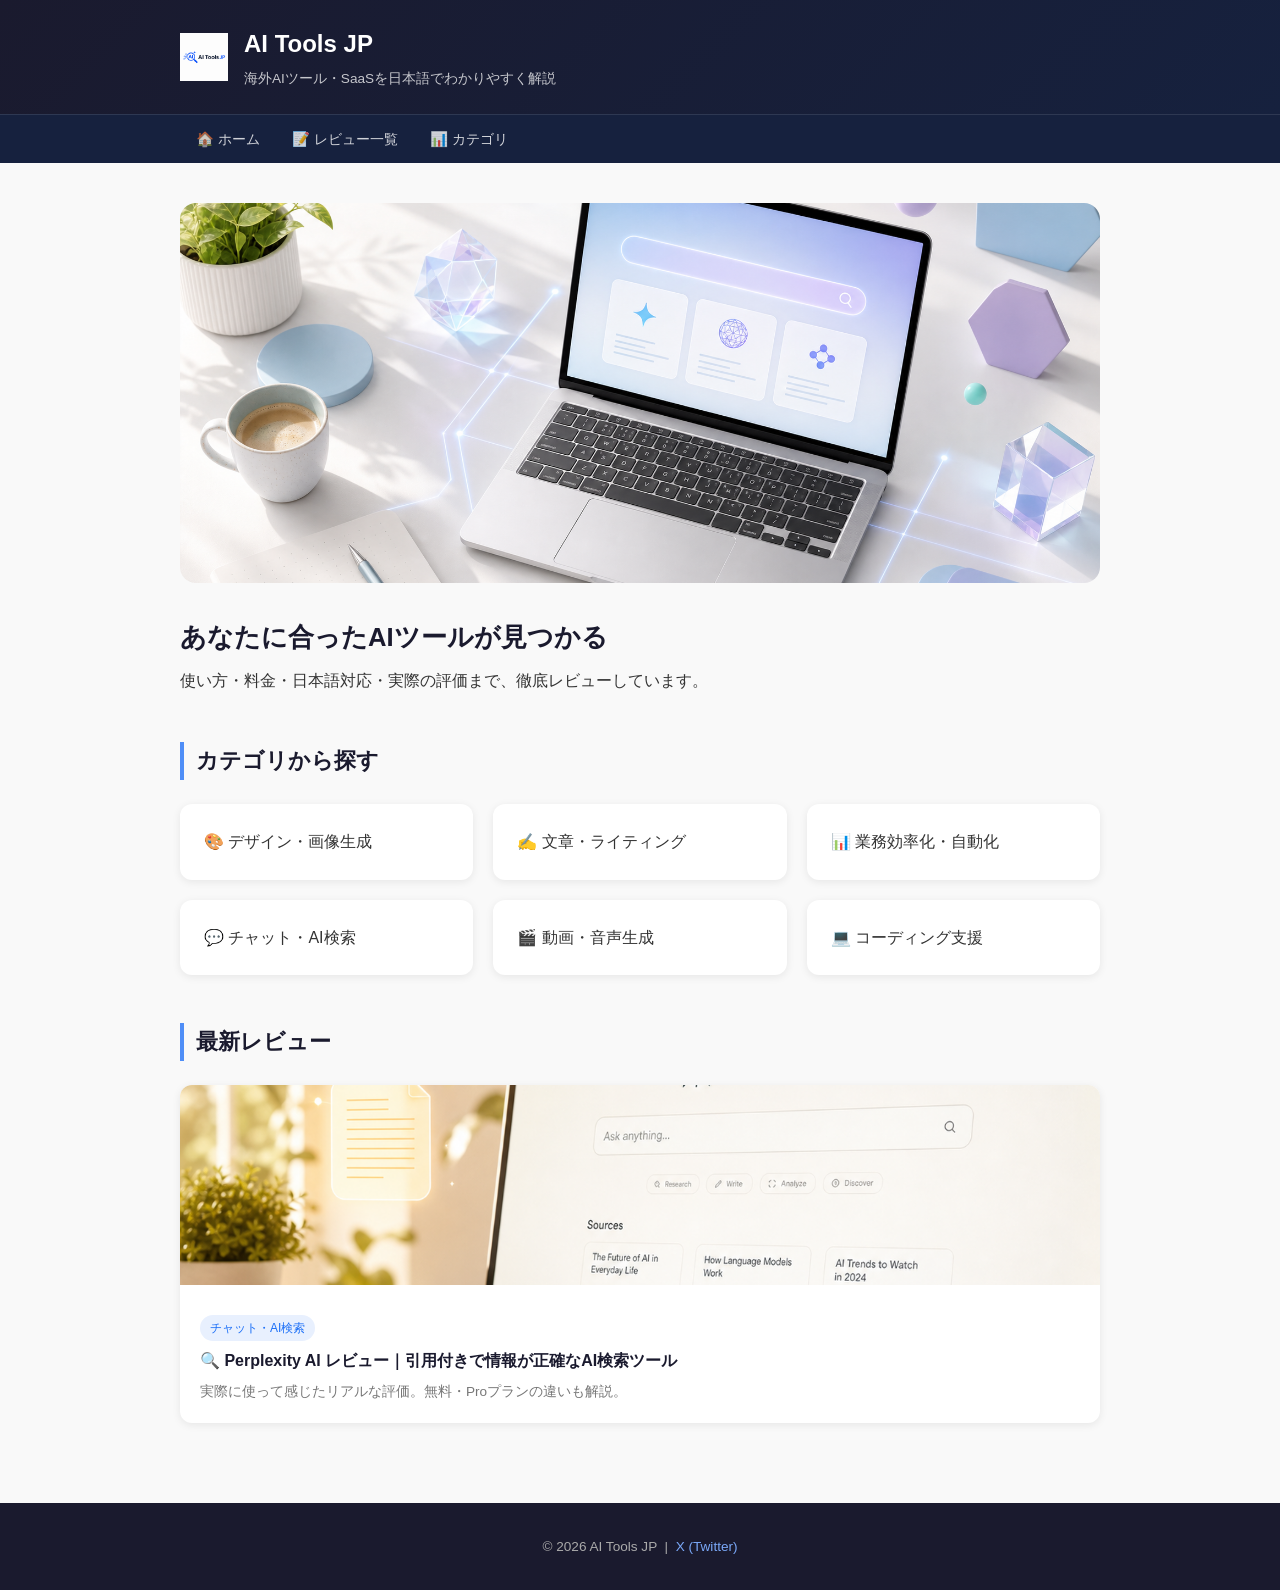
==== index.html @ 655e65be "画像パスをローカルパスに切り替え" ====
<!DOCTYPE html>
<html lang="ja">
<head>
  <meta charset="UTF-8">
  <meta name="viewport" content="width=device-width, initial-scale=1.0">
  <meta name="description" content="海外AIツール・SaaSを日本語でわかりやすく解説。使い方・料金・日本語対応状況を比較レビュー。">
  <meta property="og:title" content="AI Tools JP | 海外AIツール日本語レビュー">
  <meta property="og:description" content="海外AIツール・SaaSを日本語で徹底レビュー。">
  <meta property="og:type" content="website">
  <title>AI Tools JP | 海外AIツール日本語レビュー</title>
  <link rel="stylesheet" href="assets/css/common.css">
</head>
<body>

  <header>
    <div class="container">
      <div class="header-inner">
        <img src="assets/images/logo.png" alt="AI Tools JP" class="site-logo">
        <div>
          <a href="/ai-tools-jp/" class="site-title">AI Tools JP</a>
          <p class="tagline">海外AIツール・SaaSを日本語でわかりやすく解説</p>
        </div>
      </div>
    </div>
  </header>

  <nav class="global-nav">
    <ul>
      <li><a href="/ai-tools-jp/">🏠 ホーム</a></li>
      <li><a href="/ai-tools-jp/reviews/">📝 レビュー一覧</a></li>
      <li><a href="#categories">📊 カテゴリ</a></li>
    </ul>
  </nav>

  <main class="container">

    <section style="margin: 40px 0;">
      <img
        src="assets/images/hero_banner.png"
        alt="AI Tools JP ヒーロー画像"
        style="width:100%; max-height:380px; object-fit:cover; border-radius:16px;"
      >
      <h2 style="font-size:1.6rem; margin: 24px 0 8px; color:#1a1a2e;">あなたに合ったAIツールが見つかる</h2>
      <p>使い方・料金・日本語対応・実際の評価まで、徹底レビューしています。</p>
    </section>

    <section id="categories">
      <h2 class="section-title">カテゴリから探す</h2>
      <div class="card-grid">
        <div class="article-card" style="padding:24px; cursor:default;">🎨 デザイン・画像生成</div>
        <div class="article-card" style="padding:24px; cursor:default;">✍️ 文章・ライティング</div>
        <div class="article-card" style="padding:24px; cursor:default;">📊 業務効率化・自動化</div>
        <div class="article-card" style="padding:24px; cursor:default;">💬 チャット・AI検索</div>
        <div class="article-card" style="padding:24px; cursor:default;">🎬 動画・音声生成</div>
        <div class="article-card" style="padding:24px; cursor:default;">💻 コーディング支援</div>
      </div>
    </section>

    <section>
      <h2 class="section-title">最新レビュー</h2>
      <div class="card-grid">
        <a href="reviews/perplexity.html" class="article-card">
          <img src="assets/images/perplexity.jpg" alt="Perplexity AIレビュー">
          <div class="article-card-body">
            <span class="tag">チャット・AI検索</span>
            <h3>🔍 Perplexity AI レビュー｜引用付きで情報が正確なAI検索ツール</h3>
            <p>実際に使って感じたリアルな評価。無料・Proプランの違いも解説。</p>
          </div>
        </a>
      </div>
    </section>

  </main>

  <footer>
    <div class="container">
      <p>&copy; 2026 AI Tools JP &nbsp;|&nbsp; <a href="https://x.com/aitoolsjp" target="_blank">X (Twitter)</a></p>
    </div>
  </footer>

</body>
</html>
---- assets/css/common.css ----
/* ====================
   AI Tools JP - Common Styles
   ==================== */

* {
  margin: 0;
  padding: 0;
  box-sizing: border-box;
}

body {
  font-family: 'Helvetica Neue', Arial, 'Hiragino Kaku Gothic ProN', sans-serif;
  color: #333;
  background: #f9f9f9;
  line-height: 1.7;
}

.container {
  max-width: 960px;
  margin: 0 auto;
  padding: 0 20px;
}

/* Header */
header {
  background: linear-gradient(135deg, #1a1a2e, #16213e);
  color: white;
  padding: 24px 0;
}

.header-inner {
  display: flex;
  align-items: center;
  gap: 16px;
}

.site-logo {
  height: 48px;
  width: auto;
}

.site-title {
  font-size: 1.5rem;
  font-weight: bold;
  color: white;
  text-decoration: none;
}

.tagline {
  font-size: 0.85rem;
  opacity: 0.75;
  margin-top: 2px;
}

/* Navigation */
nav.global-nav {
  background: #16213e;
  border-top: 1px solid rgba(255,255,255,0.1);
}

nav.global-nav ul {
  display: flex;
  list-style: none;
  gap: 0;
  max-width: 960px;
  margin: 0 auto;
  padding: 0 20px;
}

nav.global-nav ul li a {
  display: block;
  color: rgba(255,255,255,0.8);
  text-decoration: none;
  padding: 12px 16px;
  font-size: 0.9rem;
  transition: color 0.2s, background 0.2s;
}

nav.global-nav ul li a:hover {
  color: white;
  background: rgba(255,255,255,0.08);
}

/* Footer */
footer {
  background: #1a1a2e;
  color: #aaa;
  text-align: center;
  padding: 32px 0;
  margin-top: 80px;
  font-size: 0.85rem;
}

footer a {
  color: #7aa8f7;
  text-decoration: none;
}

/* Buttons */
.btn-primary {
  display: inline-block;
  background: linear-gradient(135deg, #4f8ef7, #1a6ef7);
  color: white;
  font-weight: bold;
  padding: 14px 32px;
  border-radius: 30px;
  text-decoration: none;
  font-size: 1rem;
  transition: transform 0.2s, box-shadow 0.2s;
}

.btn-primary:hover {
  transform: translateY(-2px);
  box-shadow: 0 6px 20px rgba(79,142,247,0.4);
}

/* Tags */
.tag {
  display: inline-block;
  background: #e8f0fe;
  color: #1a6ef7;
  font-size: 0.75rem;
  padding: 3px 10px;
  border-radius: 20px;
  margin-bottom: 8px;
}

/* Cards */
.card-grid {
  display: grid;
  grid-template-columns: repeat(auto-fit, minmax(220px, 1fr));
  gap: 20px;
}

.article-card {
  background: white;
  border-radius: 12px;
  overflow: hidden;
  box-shadow: 0 2px 8px rgba(0,0,0,0.08);
  transition: transform 0.2s, box-shadow 0.2s;
  text-decoration: none;
  color: inherit;
  display: block;
}

.article-card:hover {
  transform: translateY(-4px);
  box-shadow: 0 8px 24px rgba(0,0,0,0.12);
}

.article-card img {
  width: 100%;
  height: 200px;
  object-fit: cover;
}

.article-card-body {
  padding: 20px;
}

.article-card-body h3 {
  font-size: 1rem;
  margin-bottom: 8px;
  color: #1a1a2e;
  line-height: 1.5;
}

.article-card-body p {
  font-size: 0.85rem;
  color: #777;
  line-height: 1.6;
}

/* Section headers */
.section-title {
  font-size: 1.4rem;
  color: #1a1a2e;
  border-left: 4px solid #4f8ef7;
  padding-left: 12px;
  margin: 48px 0 24px;
}

/* Responsive */
@media (max-width: 600px) {
  .card-grid {
    grid-template-columns: 1fr;
  }
  header h1 {
    font-size: 1.3rem;
  }
}
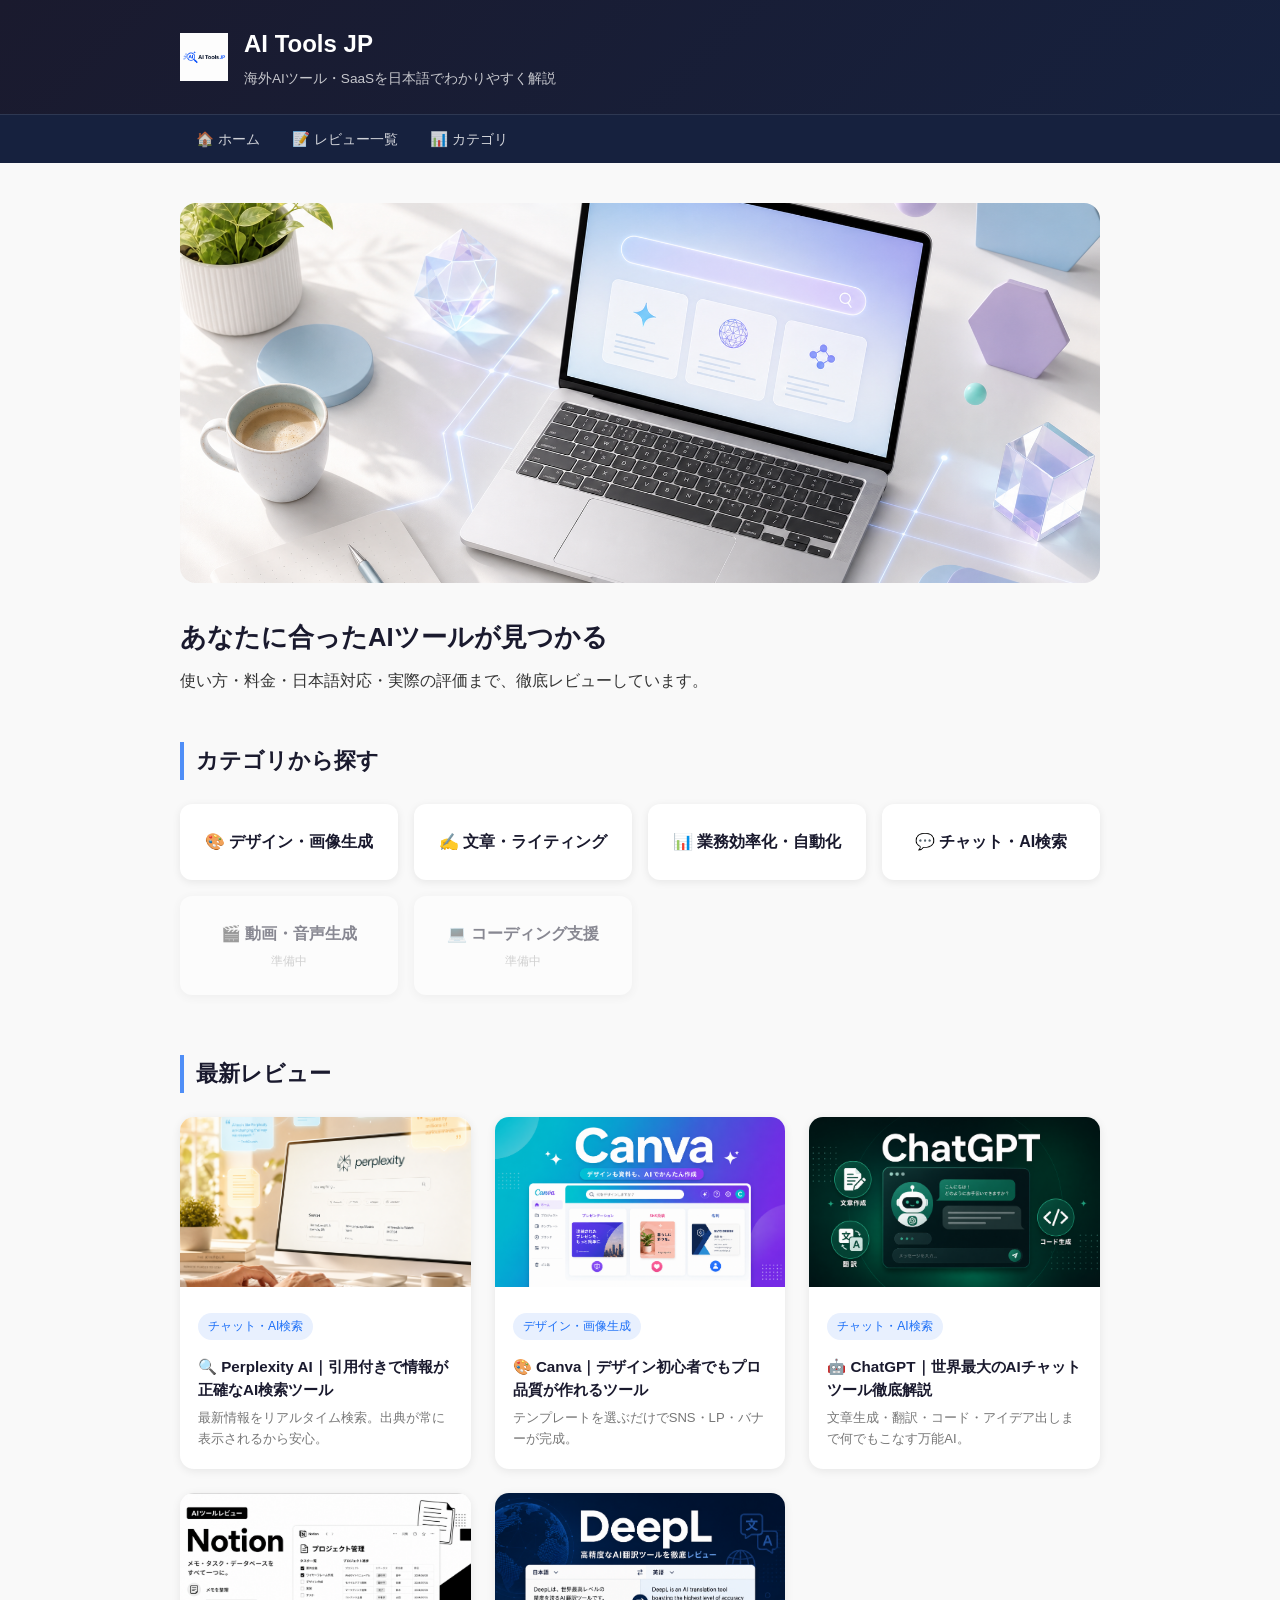
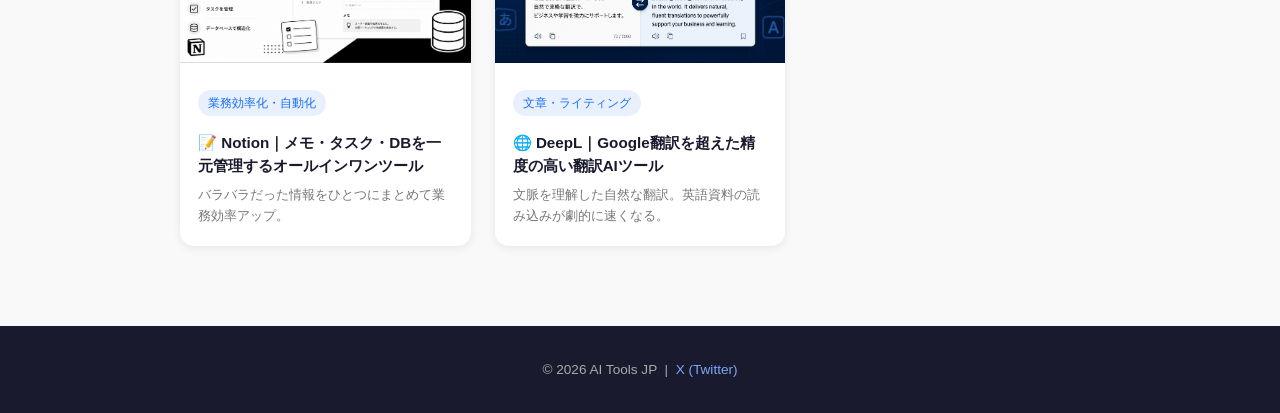
==== commit b6b6ff3f: "ホームのカテゴリタイルをリンク化・最新レビュー4本追加" ====
--- a/index.html
+++ b/index.html
@@ -9,6 +9,82 @@
   <meta property="og:type" content="website">
   <title>AI Tools JP | 海外AIツール日本語レビュー</title>
   <link rel="stylesheet" href="assets/css/common.css">
+  <style>
+    .category-grid {
+      display: grid;
+      grid-template-columns: repeat(auto-fit, minmax(180px, 1fr));
+      gap: 16px;
+    }
+    .category-card {
+      background: white;
+      border-radius: 12px;
+      padding: 24px 16px;
+      text-align: center;
+      font-size: 1rem;
+      font-weight: bold;
+      color: #1a1a2e;
+      text-decoration: none;
+      box-shadow: 0 2px 8px rgba(0,0,0,0.08);
+      transition: transform 0.2s, box-shadow 0.2s;
+      display: block;
+    }
+    .category-card:hover {
+      transform: translateY(-4px);
+      box-shadow: 0 8px 20px rgba(0,0,0,0.12);
+      color: #4f8ef7;
+    }
+    .category-card.coming-soon {
+      opacity: 0.5;
+      cursor: default;
+      pointer-events: none;
+    }
+    .category-card span {
+      display: block;
+      font-size: 0.75rem;
+      color: #aaa;
+      font-weight: normal;
+      margin-top: 4px;
+    }
+    .review-grid {
+      display: grid;
+      grid-template-columns: repeat(auto-fit, minmax(260px, 1fr));
+      gap: 24px;
+    }
+    .review-card {
+      background: white;
+      border-radius: 14px;
+      overflow: hidden;
+      box-shadow: 0 2px 10px rgba(0,0,0,0.08);
+      transition: transform 0.2s, box-shadow 0.2s;
+      text-decoration: none;
+      color: inherit;
+      display: block;
+    }
+    .review-card:hover {
+      transform: translateY(-5px);
+      box-shadow: 0 10px 28px rgba(0,0,0,0.13);
+    }
+    .review-card img {
+      width: 100%;
+      height: 170px;
+      object-fit: cover;
+    }
+    .review-card-body {
+      padding: 16px 18px 20px;
+    }
+    .review-card-body h3 {
+      font-size: 0.95rem;
+      color: #1a1a2e;
+      margin: 8px 0 6px;
+      line-height: 1.5;
+    }
+    .review-card-body p {
+      font-size: 0.82rem;
+      color: #777;
+      line-height: 1.6;
+      margin: 0;
+    }
+  </style>
 </head>
 <body>
 
@@ -35,38 +111,87 @@
   <main class="container">
 
     <section style="margin: 40px 0;">
-      <img
-        src="assets/images/hero_banner.png"
-        alt="AI Tools JP ヒーロー画像"
-        style="width:100%; max-height:380px; object-fit:cover; border-radius:16px;"
-      >
+      <img src="assets/images/hero_banner.png" alt="AI Tools JP ヒーロー画像"
+        style="width:100%; max-height:380px; object-fit:cover; border-radius:16px;">
       <h2 style="font-size:1.6rem; margin: 24px 0 8px; color:#1a1a2e;">あなたに合ったAIツールが見つかる</h2>
       <p>使い方・料金・日本語対応・実際の評価まで、徹底レビューしています。</p>
     </section>
 
     <section id="categories">
       <h2 class="section-title">カテゴリから探す</h2>
-      <div class="card-grid">
-        <div class="article-card" style="padding:24px; cursor:default;">🎨 デザイン・画像生成</div>
-        <div class="article-card" style="padding:24px; cursor:default;">✍️ 文章・ライティング</div>
-        <div class="article-card" style="padding:24px; cursor:default;">📊 業務効率化・自動化</div>
-        <div class="article-card" style="padding:24px; cursor:default;">💬 チャット・AI検索</div>
-        <div class="article-card" style="padding:24px; cursor:default;">🎬 動画・音声生成</div>
-        <div class="article-card" style="padding:24px; cursor:default;">💻 コーディング支援</div>
+      <div class="category-grid">
+        <a href="/ai-tools-jp/reviews/canva.html" class="category-card">
+          🎨 デザイン・画像生成
+        </a>
+        <a href="/ai-tools-jp/reviews/deepl.html" class="category-card">
+          ✍️ 文章・ライティング
+        </a>
+        <a href="/ai-tools-jp/reviews/notion.html" class="category-card">
+          📊 業務効率化・自動化
+        </a>
+        <a href="/ai-tools-jp/reviews/perplexity.html" class="category-card">
+          💬 チャット・AI検索
+        </a>
+        <div class="category-card coming-soon">
+          🎬 動画・音声生成
+          <span>準備中</span>
+        </div>
+        <div class="category-card coming-soon">
+          💻 コーディング支援
+          <span>準備中</span>
+        </div>
       </div>
     </section>
 
-    <section>
+    <section style="margin-top: 60px;">
       <h2 class="section-title">最新レビュー</h2>
-      <div class="card-grid">
-        <a href="reviews/perplexity.html" class="article-card">
-          <img src="assets/images/perplexity.jpg" alt="Perplexity AIレビュー">
-          <div class="article-card-body">
+      <div class="review-grid">
+
+        <a href="reviews/perplexity.html" class="review-card">
+          <img src="assets/images/perplexity.jpg" alt="Perplexity AI">
+          <div class="review-card-body">
             <span class="tag">チャット・AI検索</span>
-            <h3>🔍 Perplexity AI レビュー｜引用付きで情報が正確なAI検索ツール</h3>
-            <p>実際に使って感じたリアルな評価。無料・Proプランの違いも解説。</p>
-          </div>
-        </a>
+            <h3>🔍 Perplexity AI｜引用付きで情報が正確なAI検索ツール</h3>
+            <p>最新情報をリアルタイム検索。出典が常に表示されるから安心。</p>
+          </div>
+        </a>
+
+        <a href="reviews/canva.html" class="review-card">
+          <img src="assets/images/reviews/canva.jpg" alt="Canva">
+          <div class="review-card-body">
+            <span class="tag">デザイン・画像生成</span>
+            <h3>🎨 Canva｜デザイン初心者でもプロ品質が作れるツール</h3>
+            <p>テンプレートを選ぶだけでSNS・LP・バナーが完成。</p>
+          </div>
+        </a>
+
+        <a href="reviews/chatgpt.html" class="review-card">
+          <img src="assets/images/reviews/chatgpt.jpg" alt="ChatGPT">
+          <div class="review-card-body">
+            <span class="tag">チャット・AI検索</span>
+            <h3>🤖 ChatGPT｜世界最大のAIチャットツール徹底解説</h3>
+            <p>文章生成・翻訳・コード・アイデア出しまで何でもこなす万能AI。</p>
+          </div>
+        </a>
+
+        <a href="reviews/notion.html" class="review-card">
+          <img src="assets/images/reviews/notion.jpg" alt="Notion">
+          <div class="review-card-body">
+            <span class="tag">業務効率化・自動化</span>
+            <h3>📝 Notion｜メモ・タスク・DBを一元管理するオールインワンツール</h3>
+            <p>バラバラだった情報をひとつにまとめて業務効率アップ。</p>
+          </div>
+        </a>
+
+        <a href="reviews/deepl.html" class="review-card">
+          <img src="assets/images/reviews/deepl.jpg" alt="DeepL">
+          <div class="review-card-body">
+            <span class="tag">文章・ライティング</span>
+            <h3>🌐 DeepL｜Google翻訳を超えた精度の高い翻訳AIツール</h3>
+            <p>文脈を理解した自然な翻訳。英語資料の読み込みが劇的に速くなる。</p>
+          </div>
+        </a>
+
       </div>
     </section>
 
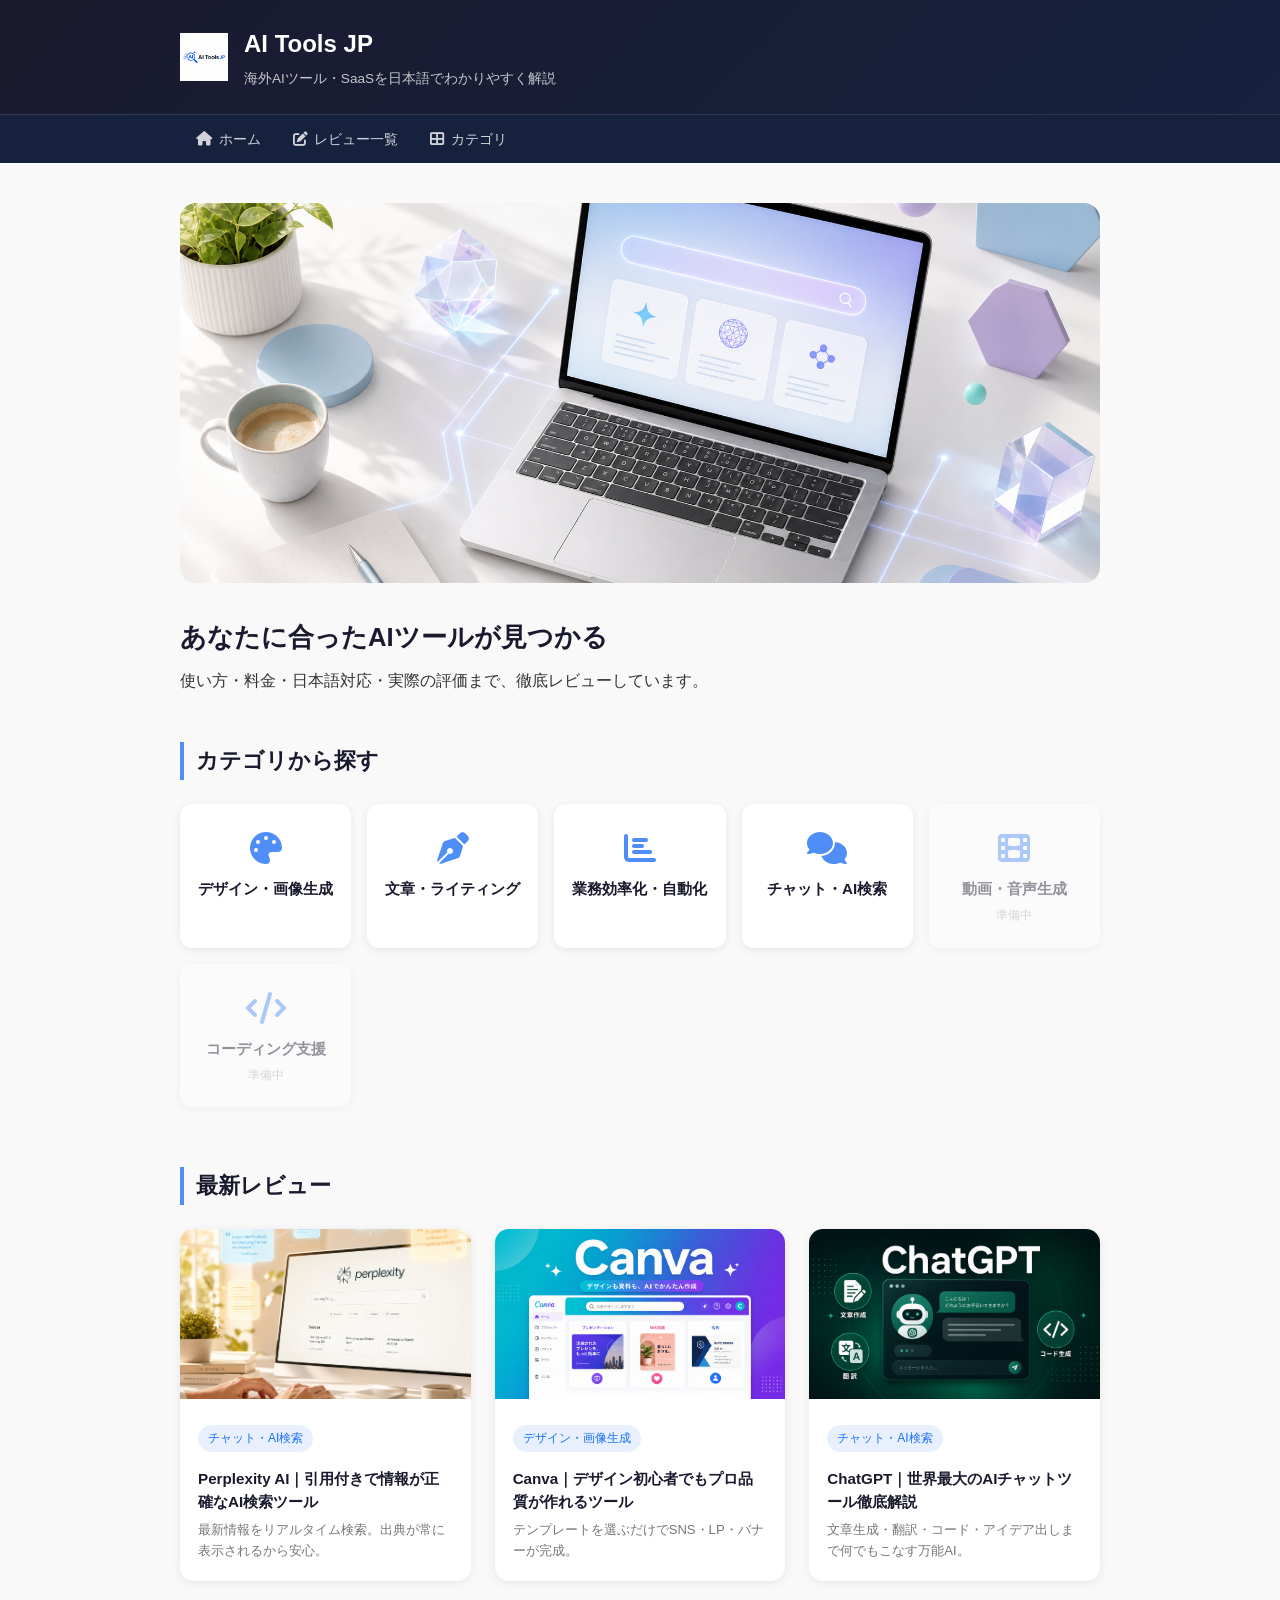
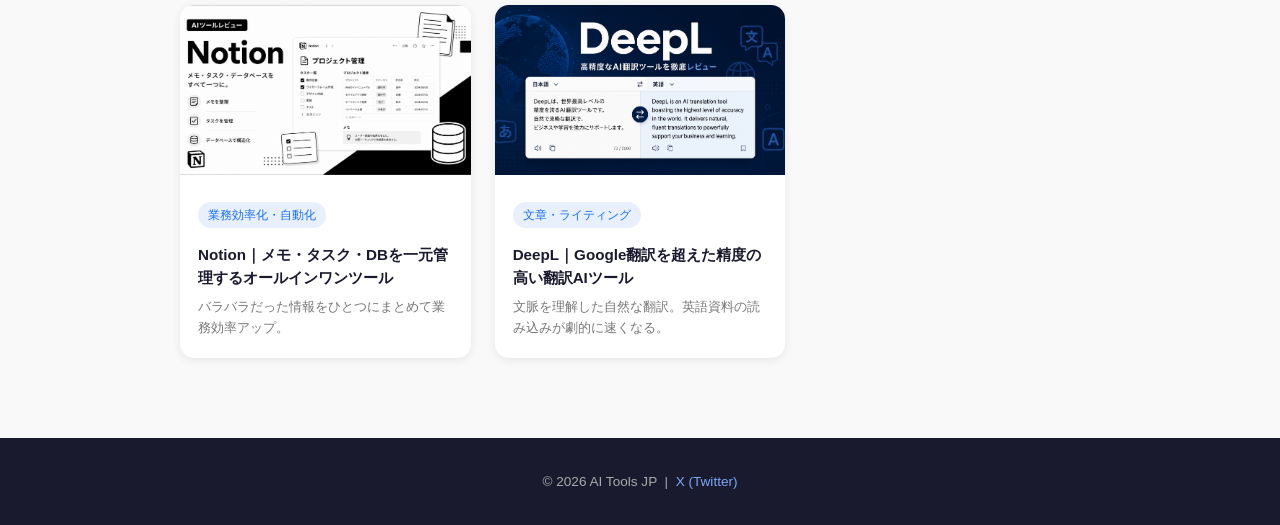
==== commit a767498d: "Font Awesome導入・アイコン整備・ファビコン設定" ====
--- a/index.html
+++ b/index.html
@@ -9,18 +9,20 @@
   <meta property="og:type" content="website">
   <title>AI Tools JP | 海外AIツール日本語レビュー</title>
   <link rel="stylesheet" href="assets/css/common.css">
+  <link rel="stylesheet" href="https://cdnjs.cloudflare.com/ajax/libs/font-awesome/6.5.0/css/all.min.css">
+  <link rel="icon" href="assets/images/logo.png" type="image/png">
   <style>
     .category-grid {
       display: grid;
-      grid-template-columns: repeat(auto-fit, minmax(180px, 1fr));
+      grid-template-columns: repeat(auto-fit, minmax(160px, 1fr));
       gap: 16px;
     }
     .category-card {
       background: white;
       border-radius: 12px;
-      padding: 24px 16px;
+      padding: 28px 16px 22px;
       text-align: center;
-      font-size: 1rem;
+      font-size: 0.95rem;
       font-weight: bold;
       color: #1a1a2e;
       text-decoration: none;
@@ -28,19 +30,25 @@
       transition: transform 0.2s, box-shadow 0.2s;
       display: block;
     }
+    .category-card i {
+      display: block;
+      font-size: 2rem;
+      margin-bottom: 12px;
+      color: #4f8ef7;
+    }
     .category-card:hover {
       transform: translateY(-4px);
       box-shadow: 0 8px 20px rgba(0,0,0,0.12);
       color: #4f8ef7;
     }
     .category-card.coming-soon {
-      opacity: 0.5;
+      opacity: 0.45;
       cursor: default;
       pointer-events: none;
     }
-    .category-card span {
-      display: block;
-      font-size: 0.75rem;
+    .category-card .coming-label {
+      display: block;
+      font-size: 0.72rem;
       color: #aaa;
       font-weight: normal;
       margin-top: 4px;
@@ -102,9 +110,9 @@
 
   <nav class="global-nav">
     <ul>
-      <li><a href="/ai-tools-jp/">🏠 ホーム</a></li>
-      <li><a href="/ai-tools-jp/reviews/">📝 レビュー一覧</a></li>
-      <li><a href="#categories">📊 カテゴリ</a></li>
+      <li><a href="/ai-tools-jp/"><i class="fa-solid fa-house"></i> ホーム</a></li>
+      <li><a href="/ai-tools-jp/reviews/"><i class="fa-solid fa-pen-to-square"></i> レビュー一覧</a></li>
+      <li><a href="#categories"><i class="fa-solid fa-table-cells-large"></i> カテゴリ</a></li>
     </ul>
   </nav>
 
@@ -121,24 +129,30 @@
       <h2 class="section-title">カテゴリから探す</h2>
       <div class="category-grid">
         <a href="/ai-tools-jp/reviews/canva.html" class="category-card">
-          🎨 デザイン・画像生成
+          <i class="fa-solid fa-palette"></i>
+          デザイン・画像生成
         </a>
         <a href="/ai-tools-jp/reviews/deepl.html" class="category-card">
-          ✍️ 文章・ライティング
+          <i class="fa-solid fa-pen-nib"></i>
+          文章・ライティング
         </a>
         <a href="/ai-tools-jp/reviews/notion.html" class="category-card">
-          📊 業務効率化・自動化
+          <i class="fa-solid fa-chart-bar"></i>
+          業務効率化・自動化
         </a>
         <a href="/ai-tools-jp/reviews/perplexity.html" class="category-card">
-          💬 チャット・AI検索
+          <i class="fa-solid fa-comments"></i>
+          チャット・AI検索
         </a>
         <div class="category-card coming-soon">
-          🎬 動画・音声生成
-          <span>準備中</span>
+          <i class="fa-solid fa-film"></i>
+          動画・音声生成
+          <span class="coming-label">準備中</span>
         </div>
         <div class="category-card coming-soon">
-          💻 コーディング支援
-          <span>準備中</span>
+          <i class="fa-solid fa-code"></i>
+          コーディング支援
+          <span class="coming-label">準備中</span>
         </div>
       </div>
     </section>
@@ -146,52 +160,46 @@
     <section style="margin-top: 60px;">
       <h2 class="section-title">最新レビュー</h2>
       <div class="review-grid">
-
         <a href="reviews/perplexity.html" class="review-card">
           <img src="assets/images/perplexity.jpg" alt="Perplexity AI">
           <div class="review-card-body">
             <span class="tag">チャット・AI検索</span>
-            <h3>🔍 Perplexity AI｜引用付きで情報が正確なAI検索ツール</h3>
+            <h3>Perplexity AI｜引用付きで情報が正確なAI検索ツール</h3>
             <p>最新情報をリアルタイム検索。出典が常に表示されるから安心。</p>
           </div>
         </a>
-
         <a href="reviews/canva.html" class="review-card">
           <img src="assets/images/reviews/canva.jpg" alt="Canva">
           <div class="review-card-body">
             <span class="tag">デザイン・画像生成</span>
-            <h3>🎨 Canva｜デザイン初心者でもプロ品質が作れるツール</h3>
+            <h3>Canva｜デザイン初心者でもプロ品質が作れるツール</h3>
             <p>テンプレートを選ぶだけでSNS・LP・バナーが完成。</p>
           </div>
         </a>
-
         <a href="reviews/chatgpt.html" class="review-card">
           <img src="assets/images/reviews/chatgpt.jpg" alt="ChatGPT">
           <div class="review-card-body">
             <span class="tag">チャット・AI検索</span>
-            <h3>🤖 ChatGPT｜世界最大のAIチャットツール徹底解説</h3>
+            <h3>ChatGPT｜世界最大のAIチャットツール徹底解説</h3>
             <p>文章生成・翻訳・コード・アイデア出しまで何でもこなす万能AI。</p>
           </div>
         </a>
-
         <a href="reviews/notion.html" class="review-card">
           <img src="assets/images/reviews/notion.jpg" alt="Notion">
           <div class="review-card-body">
             <span class="tag">業務効率化・自動化</span>
-            <h3>📝 Notion｜メモ・タスク・DBを一元管理するオールインワンツール</h3>
+            <h3>Notion｜メモ・タスク・DBを一元管理するオールインワンツール</h3>
             <p>バラバラだった情報をひとつにまとめて業務効率アップ。</p>
           </div>
         </a>
-
         <a href="reviews/deepl.html" class="review-card">
           <img src="assets/images/reviews/deepl.jpg" alt="DeepL">
           <div class="review-card-body">
             <span class="tag">文章・ライティング</span>
-            <h3>🌐 DeepL｜Google翻訳を超えた精度の高い翻訳AIツール</h3>
+            <h3>DeepL｜Google翻訳を超えた精度の高い翻訳AIツール</h3>
             <p>文脈を理解した自然な翻訳。英語資料の読み込みが劇的に速くなる。</p>
           </div>
         </a>
-
       </div>
     </section>
 
--- a/assets/css/common.css
+++ b/assets/css/common.css
@@ -68,12 +68,18 @@
 }
 
 nav.global-nav ul li a {
-  display: block;
+  display: flex;
+  align-items: center;
+  gap: 7px;
   color: rgba(255,255,255,0.8);
   text-decoration: none;
   padding: 12px 16px;
   font-size: 0.9rem;
   transition: color 0.2s, background 0.2s;
+}
+
+nav.global-nav ul li a i {
+  font-size: 0.9rem;
 }
 
 nav.global-nav ul li a:hover {
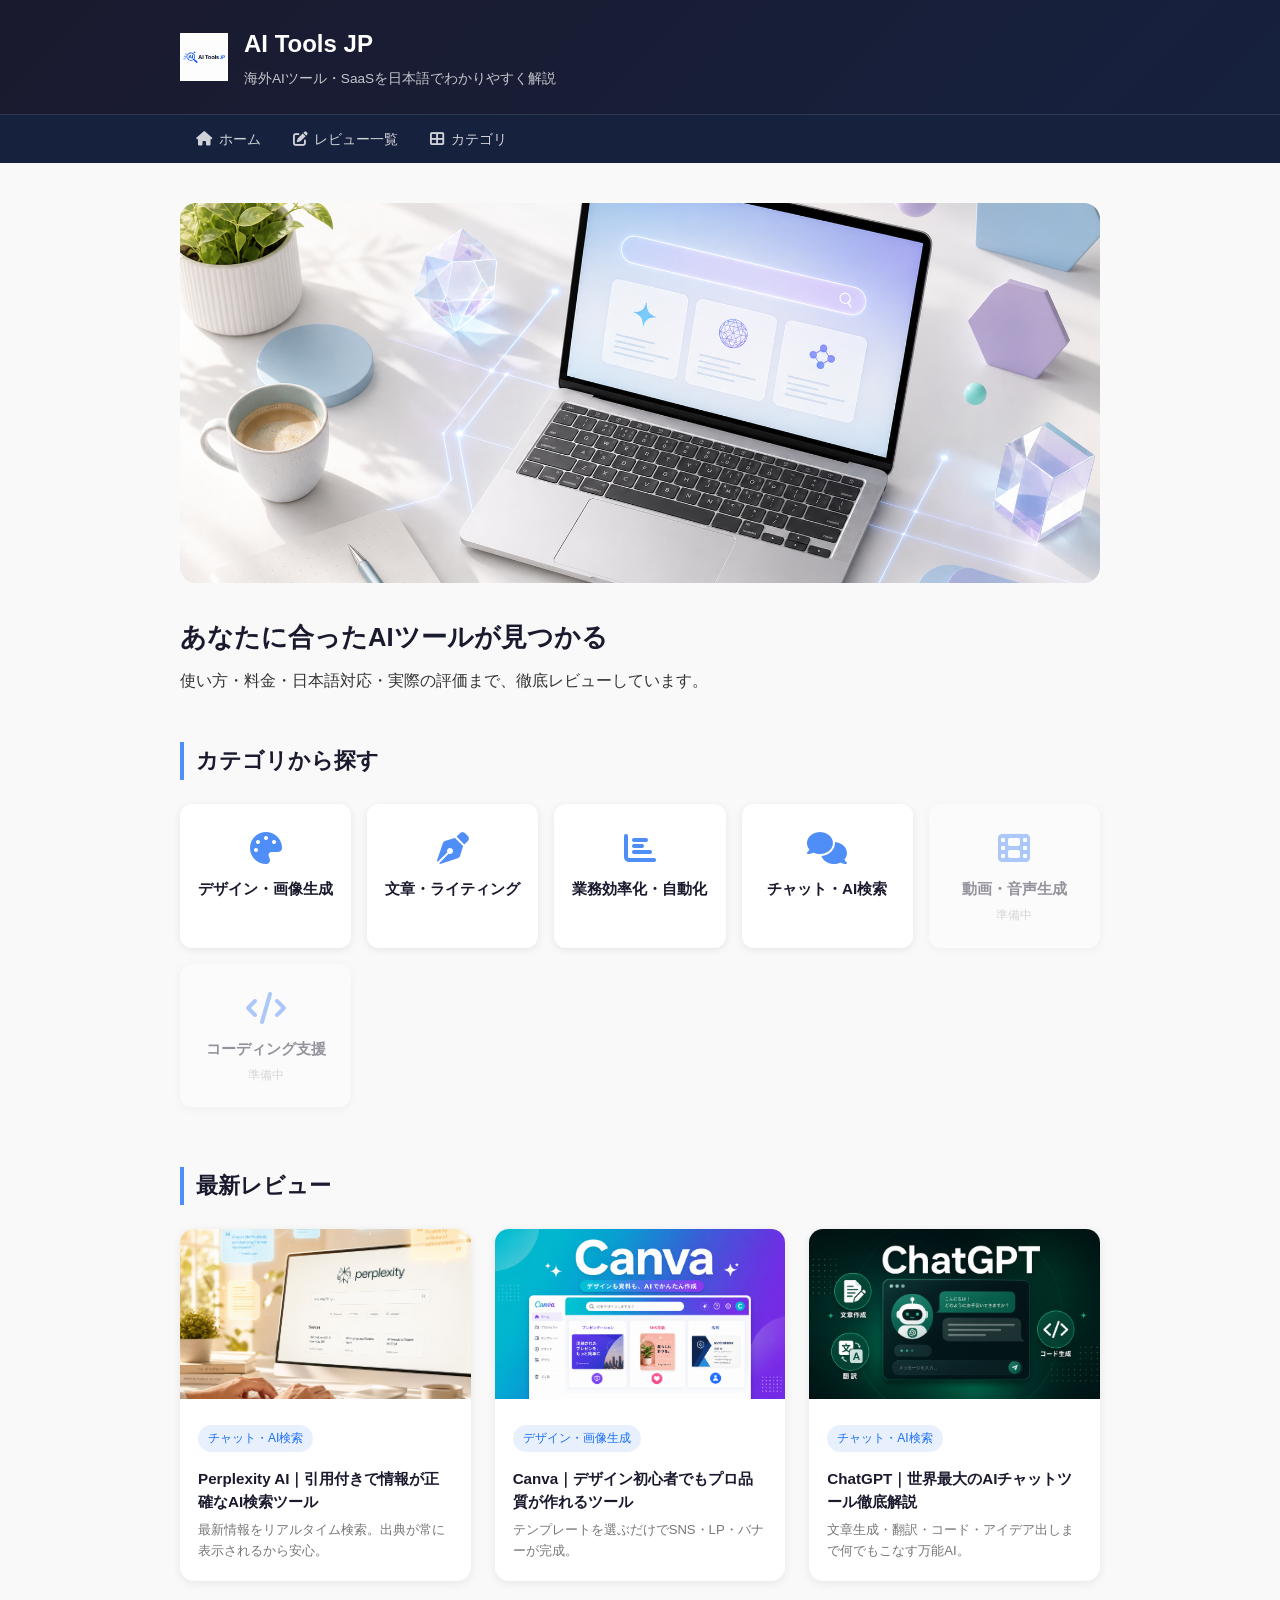
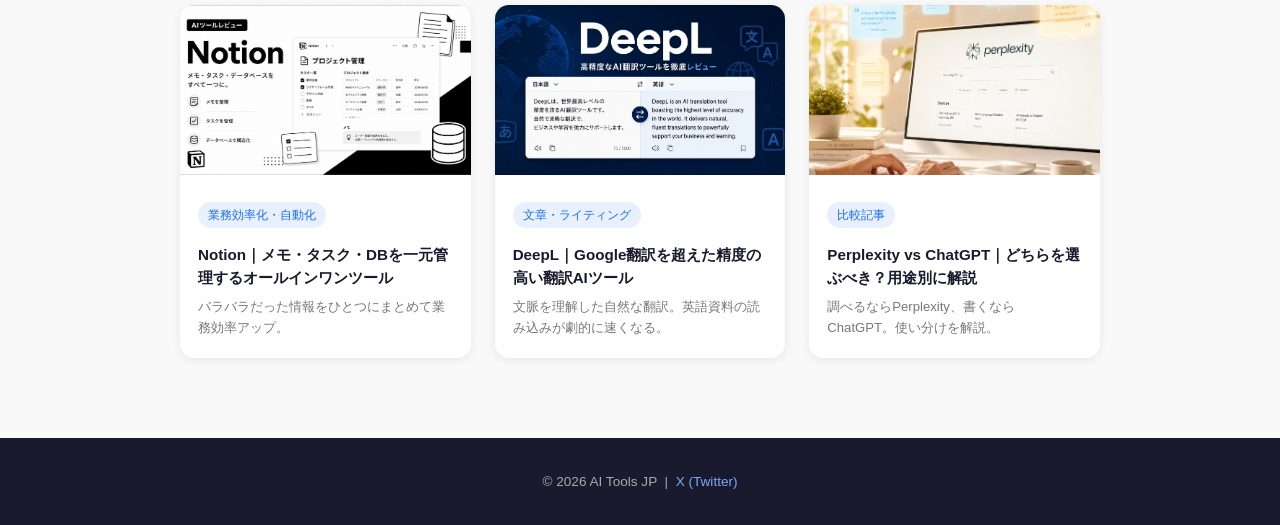
==== commit 60fbe314: "リファクタリング：common.js導入・全ページ共通化・Analytics設置" ====
--- a/index.html
+++ b/index.html
@@ -5,211 +5,65 @@
   <meta name="viewport" content="width=device-width, initial-scale=1.0">
   <meta name="description" content="海外AIツール・SaaSを日本語でわかりやすく解説。使い方・料金・日本語対応状況を比較レビュー。">
   <meta property="og:title" content="AI Tools JP | 海外AIツール日本語レビュー">
-  <meta property="og:description" content="海外AIツール・SaaSを日本語で徹底レビュー。">
   <meta property="og:type" content="website">
   <title>AI Tools JP | 海外AIツール日本語レビュー</title>
   <link rel="stylesheet" href="assets/css/common.css">
-  <link rel="stylesheet" href="https://cdnjs.cloudflare.com/ajax/libs/font-awesome/6.5.0/css/all.min.css">
-  <link rel="icon" href="assets/images/logo.png" type="image/png">
-  <style>
-    .category-grid {
-      display: grid;
-      grid-template-columns: repeat(auto-fit, minmax(160px, 1fr));
-      gap: 16px;
-    }
-    .category-card {
-      background: white;
-      border-radius: 12px;
-      padding: 28px 16px 22px;
-      text-align: center;
-      font-size: 0.95rem;
-      font-weight: bold;
-      color: #1a1a2e;
-      text-decoration: none;
-      box-shadow: 0 2px 8px rgba(0,0,0,0.08);
-      transition: transform 0.2s, box-shadow 0.2s;
-      display: block;
-    }
-    .category-card i {
-      display: block;
-      font-size: 2rem;
-      margin-bottom: 12px;
-      color: #4f8ef7;
-    }
-    .category-card:hover {
-      transform: translateY(-4px);
-      box-shadow: 0 8px 20px rgba(0,0,0,0.12);
-      color: #4f8ef7;
-    }
-    .category-card.coming-soon {
-      opacity: 0.45;
-      cursor: default;
-      pointer-events: none;
-    }
-    .category-card .coming-label {
-      display: block;
-      font-size: 0.72rem;
-      color: #aaa;
-      font-weight: normal;
-      margin-top: 4px;
-    }
-    .review-grid {
-      display: grid;
-      grid-template-columns: repeat(auto-fit, minmax(260px, 1fr));
-      gap: 24px;
-    }
-    .review-card {
-      background: white;
-      border-radius: 14px;
-      overflow: hidden;
-      box-shadow: 0 2px 10px rgba(0,0,0,0.08);
-      transition: transform 0.2s, box-shadow 0.2s;
-      text-decoration: none;
-      color: inherit;
-      display: block;
-    }
-    .review-card:hover {
-      transform: translateY(-5px);
-      box-shadow: 0 10px 28px rgba(0,0,0,0.13);
-    }
-    .review-card img {
-      width: 100%;
-      height: 170px;
-      object-fit: cover;
-    }
-    .review-card-body {
-      padding: 16px 18px 20px;
-    }
-    .review-card-body h3 {
-      font-size: 0.95rem;
-      color: #1a1a2e;
-      margin: 8px 0 6px;
-      line-height: 1.5;
-    }
-    .review-card-body p {
-      font-size: 0.82rem;
-      color: #777;
-      line-height: 1.6;
-      margin: 0;
-    }
-  </style>
+  <script src="assets/js/common.js"></script>
 </head>
 <body>
-
-  <header>
-    <div class="container">
-      <div class="header-inner">
-        <img src="assets/images/logo.png" alt="AI Tools JP" class="site-logo">
-        <div>
-          <a href="/ai-tools-jp/" class="site-title">AI Tools JP</a>
-          <p class="tagline">海外AIツール・SaaSを日本語でわかりやすく解説</p>
-        </div>
-      </div>
-    </div>
-  </header>
-
-  <nav class="global-nav">
-    <ul>
-      <li><a href="/ai-tools-jp/"><i class="fa-solid fa-house"></i> ホーム</a></li>
-      <li><a href="/ai-tools-jp/reviews/"><i class="fa-solid fa-pen-to-square"></i> レビュー一覧</a></li>
-      <li><a href="#categories"><i class="fa-solid fa-table-cells-large"></i> カテゴリ</a></li>
-    </ul>
-  </nav>
+  <header id="site-header"></header>
+  <nav id="site-nav" class="global-nav"></nav>
 
   <main class="container">
-
-    <section style="margin: 40px 0;">
-      <img src="assets/images/hero_banner.png" alt="AI Tools JP ヒーロー画像"
-        style="width:100%; max-height:380px; object-fit:cover; border-radius:16px;">
-      <h2 style="font-size:1.6rem; margin: 24px 0 8px; color:#1a1a2e;">あなたに合ったAIツールが見つかる</h2>
+    <section style="margin:40px 0;">
+      <img src="assets/images/hero_banner.png" alt="AI Tools JP" style="width:100%;max-height:380px;object-fit:cover;border-radius:16px;">
+      <h2 style="font-size:1.6rem;margin:24px 0 8px;color:#1a1a2e;">あなたに合ったAIツールが見つかる</h2>
       <p>使い方・料金・日本語対応・実際の評価まで、徹底レビューしています。</p>
     </section>
 
     <section id="categories">
       <h2 class="section-title">カテゴリから探す</h2>
       <div class="category-grid">
-        <a href="/ai-tools-jp/reviews/canva.html" class="category-card">
-          <i class="fa-solid fa-palette"></i>
-          デザイン・画像生成
-        </a>
-        <a href="/ai-tools-jp/reviews/deepl.html" class="category-card">
-          <i class="fa-solid fa-pen-nib"></i>
-          文章・ライティング
-        </a>
-        <a href="/ai-tools-jp/reviews/notion.html" class="category-card">
-          <i class="fa-solid fa-chart-bar"></i>
-          業務効率化・自動化
-        </a>
-        <a href="/ai-tools-jp/reviews/perplexity.html" class="category-card">
-          <i class="fa-solid fa-comments"></i>
-          チャット・AI検索
-        </a>
-        <div class="category-card coming-soon">
-          <i class="fa-solid fa-film"></i>
-          動画・音声生成
-          <span class="coming-label">準備中</span>
-        </div>
-        <div class="category-card coming-soon">
-          <i class="fa-solid fa-code"></i>
-          コーディング支援
-          <span class="coming-label">準備中</span>
-        </div>
+        <a href="/ai-tools-jp/reviews/canva.html" class="category-card"><i class="fa-solid fa-palette"></i>デザイン・画像生成</a>
+        <a href="/ai-tools-jp/reviews/deepl.html" class="category-card"><i class="fa-solid fa-pen-nib"></i>文章・ライティング</a>
+        <a href="/ai-tools-jp/reviews/notion.html" class="category-card"><i class="fa-solid fa-chart-bar"></i>業務効率化・自動化</a>
+        <a href="/ai-tools-jp/reviews/perplexity.html" class="category-card"><i class="fa-solid fa-comments"></i>チャット・AI検索</a>
+        <div class="category-card coming-soon"><i class="fa-solid fa-film"></i>動画・音声生成<span class="coming-label">準備中</span></div>
+        <div class="category-card coming-soon"><i class="fa-solid fa-code"></i>コーディング支援<span class="coming-label">準備中</span></div>
       </div>
     </section>
 
-    <section style="margin-top: 60px;">
+    <section style="margin-top:60px;">
       <h2 class="section-title">最新レビュー</h2>
       <div class="review-grid">
         <a href="reviews/perplexity.html" class="review-card">
           <img src="assets/images/perplexity.jpg" alt="Perplexity AI">
-          <div class="review-card-body">
-            <span class="tag">チャット・AI検索</span>
-            <h3>Perplexity AI｜引用付きで情報が正確なAI検索ツール</h3>
-            <p>最新情報をリアルタイム検索。出典が常に表示されるから安心。</p>
-          </div>
+          <div class="review-card-body"><span class="tag">チャット・AI検索</span><h3>Perplexity AI｜引用付きで情報が正確なAI検索ツール</h3><p>最新情報をリアルタイム検索。出典が常に表示されるから安心。</p></div>
         </a>
         <a href="reviews/canva.html" class="review-card">
           <img src="assets/images/reviews/canva.jpg" alt="Canva">
-          <div class="review-card-body">
-            <span class="tag">デザイン・画像生成</span>
-            <h3>Canva｜デザイン初心者でもプロ品質が作れるツール</h3>
-            <p>テンプレートを選ぶだけでSNS・LP・バナーが完成。</p>
-          </div>
+          <div class="review-card-body"><span class="tag">デザイン・画像生成</span><h3>Canva｜デザイン初心者でもプロ品質が作れるツール</h3><p>テンプレートを選ぶだけでSNS・LP・バナーが完成。</p></div>
         </a>
         <a href="reviews/chatgpt.html" class="review-card">
           <img src="assets/images/reviews/chatgpt.jpg" alt="ChatGPT">
-          <div class="review-card-body">
-            <span class="tag">チャット・AI検索</span>
-            <h3>ChatGPT｜世界最大のAIチャットツール徹底解説</h3>
-            <p>文章生成・翻訳・コード・アイデア出しまで何でもこなす万能AI。</p>
-          </div>
+          <div class="review-card-body"><span class="tag">チャット・AI検索</span><h3>ChatGPT｜世界最大のAIチャットツール徹底解説</h3><p>文章生成・翻訳・コード・アイデア出しまで何でもこなす万能AI。</p></div>
         </a>
         <a href="reviews/notion.html" class="review-card">
           <img src="assets/images/reviews/notion.jpg" alt="Notion">
-          <div class="review-card-body">
-            <span class="tag">業務効率化・自動化</span>
-            <h3>Notion｜メモ・タスク・DBを一元管理するオールインワンツール</h3>
-            <p>バラバラだった情報をひとつにまとめて業務効率アップ。</p>
-          </div>
+          <div class="review-card-body"><span class="tag">業務効率化・自動化</span><h3>Notion｜メモ・タスク・DBを一元管理するオールインワンツール</h3><p>バラバラだった情報をひとつにまとめて業務効率アップ。</p></div>
         </a>
         <a href="reviews/deepl.html" class="review-card">
           <img src="assets/images/reviews/deepl.jpg" alt="DeepL">
-          <div class="review-card-body">
-            <span class="tag">文章・ライティング</span>
-            <h3>DeepL｜Google翻訳を超えた精度の高い翻訳AIツール</h3>
-            <p>文脈を理解した自然な翻訳。英語資料の読み込みが劇的に速くなる。</p>
-          </div>
+          <div class="review-card-body"><span class="tag">文章・ライティング</span><h3>DeepL｜Google翻訳を超えた精度の高い翻訳AIツール</h3><p>文脈を理解した自然な翻訳。英語資料の読み込みが劇的に速くなる。</p></div>
+        </a>
+        <a href="reviews/perplexity-vs-chatgpt.html" class="review-card">
+          <img src="assets/images/perplexity.jpg" alt="Perplexity vs ChatGPT">
+          <div class="review-card-body"><span class="tag">比較記事</span><h3>Perplexity vs ChatGPT｜どちらを選ぶべき？用途別に解説</h3><p>調べるならPerplexity、書くならChatGPT。使い分けを解説。</p></div>
         </a>
       </div>
     </section>
-
   </main>
 
-  <footer>
-    <div class="container">
-      <p>&copy; 2026 AI Tools JP &nbsp;|&nbsp; <a href="https://x.com/aitoolsjp" target="_blank">X (Twitter)</a></p>
-    </div>
-  </footer>
-
+  <footer id="site-footer"></footer>
 </body>
-</html>+</html>
--- a/assets/css/common.css
+++ b/assets/css/common.css
@@ -2,11 +2,7 @@
    AI Tools JP - Common Styles
    ==================== */
 
-* {
-  margin: 0;
-  padding: 0;
-  box-sizing: border-box;
-}
+* { margin:0; padding:0; box-sizing:border-box; }
 
 body {
   font-family: 'Helvetica Neue', Arial, 'Hiragino Kaku Gothic ProN', sans-serif;
@@ -15,80 +11,39 @@
   line-height: 1.7;
 }
 
-.container {
-  max-width: 960px;
-  margin: 0 auto;
-  padding: 0 20px;
-}
+.container { max-width: 960px; margin: 0 auto; padding: 0 20px; }
 
-/* Header */
-header {
+/* ---- Header ---- */
+#site-header {
   background: linear-gradient(135deg, #1a1a2e, #16213e);
   color: white;
   padding: 24px 0;
 }
+.header-inner { display: flex; align-items: center; gap: 16px; }
+.site-logo { height: 48px; width: auto; }
+.site-title { font-size: 1.5rem; font-weight: bold; color: white; text-decoration: none; }
+.tagline { font-size: 0.85rem; opacity: 0.75; margin-top: 2px; }
 
-.header-inner {
-  display: flex;
-  align-items: center;
-  gap: 16px;
-}
-
-.site-logo {
-  height: 48px;
-  width: auto;
-}
-
-.site-title {
-  font-size: 1.5rem;
-  font-weight: bold;
-  color: white;
-  text-decoration: none;
-}
-
-.tagline {
-  font-size: 0.85rem;
-  opacity: 0.75;
-  margin-top: 2px;
-}
-
-/* Navigation */
-nav.global-nav {
+/* ---- Nav ---- */
+#site-nav {
   background: #16213e;
   border-top: 1px solid rgba(255,255,255,0.1);
 }
-
-nav.global-nav ul {
-  display: flex;
-  list-style: none;
-  gap: 0;
-  max-width: 960px;
-  margin: 0 auto;
-  padding: 0 20px;
-}
-
-nav.global-nav ul li a {
-  display: flex;
-  align-items: center;
-  gap: 7px;
+#site-nav ul { display: flex; list-style: none; max-width: 960px; margin: 0 auto; padding: 0 20px; }
+#site-nav ul li a {
+  display: flex; align-items: center; gap: 7px;
   color: rgba(255,255,255,0.8);
   text-decoration: none;
   padding: 12px 16px;
   font-size: 0.9rem;
   transition: color 0.2s, background 0.2s;
 }
+#site-nav ul li a i { font-size: 0.9rem; }
+#site-nav ul li a:hover,
+#site-nav ul li a.active { color: white; background: rgba(255,255,255,0.08); }
 
-nav.global-nav ul li a i {
-  font-size: 0.9rem;
-}
-
-nav.global-nav ul li a:hover {
-  color: white;
-  background: rgba(255,255,255,0.08);
-}
-
-/* Footer */
-footer {
+/* ---- Footer ---- */
+#site-footer {
   background: #1a1a2e;
   color: #aaa;
   text-align: center;
@@ -96,13 +51,9 @@
   margin-top: 80px;
   font-size: 0.85rem;
 }
+#site-footer a { color: #7aa8f7; text-decoration: none; }
 
-footer a {
-  color: #7aa8f7;
-  text-decoration: none;
-}
-
-/* Buttons */
+/* ---- Buttons ---- */
 .btn-primary {
   display: inline-block;
   background: linear-gradient(135deg, #4f8ef7, #1a6ef7);
@@ -114,13 +65,9 @@
   font-size: 1rem;
   transition: transform 0.2s, box-shadow 0.2s;
 }
+.btn-primary:hover { transform: translateY(-2px); box-shadow: 0 6px 20px rgba(79,142,247,0.4); }
 
-.btn-primary:hover {
-  transform: translateY(-2px);
-  box-shadow: 0 6px 20px rgba(79,142,247,0.4);
-}
-
-/* Tags */
+/* ---- Tags ---- */
 .tag {
   display: inline-block;
   background: #e8f0fe;
@@ -131,67 +78,89 @@
   margin-bottom: 8px;
 }
 
-/* Cards */
-.card-grid {
-  display: grid;
-  grid-template-columns: repeat(auto-fit, minmax(220px, 1fr));
-  gap: 20px;
-}
-
+/* ---- Cards ---- */
+.card-grid { display: grid; grid-template-columns: repeat(auto-fit, minmax(220px,1fr)); gap: 20px; }
 .article-card {
-  background: white;
-  border-radius: 12px;
-  overflow: hidden;
+  background: white; border-radius: 12px; overflow: hidden;
   box-shadow: 0 2px 8px rgba(0,0,0,0.08);
   transition: transform 0.2s, box-shadow 0.2s;
-  text-decoration: none;
-  color: inherit;
-  display: block;
+  text-decoration: none; color: inherit; display: block;
 }
+.article-card:hover { transform: translateY(-4px); box-shadow: 0 8px 24px rgba(0,0,0,0.12); }
+.article-card img { width: 100%; height: 200px; object-fit: cover; }
+.article-card-body { padding: 20px; }
+.article-card-body h3 { font-size: 1rem; margin-bottom: 8px; color: #1a1a2e; line-height: 1.5; }
+.article-card-body p { font-size: 0.85rem; color: #777; line-height: 1.6; }
 
-.article-card:hover {
-  transform: translateY(-4px);
-  box-shadow: 0 8px 24px rgba(0,0,0,0.12);
+/* ---- Review Cards ---- */
+.review-grid { display: grid; grid-template-columns: repeat(auto-fit, minmax(260px,1fr)); gap: 24px; }
+.review-card {
+  background: white; border-radius: 14px; overflow: hidden;
+  box-shadow: 0 2px 10px rgba(0,0,0,0.08);
+  transition: transform 0.2s, box-shadow 0.2s;
+  text-decoration: none; color: inherit; display: block;
 }
+.review-card:hover { transform: translateY(-5px); box-shadow: 0 10px 28px rgba(0,0,0,0.13); }
+.review-card img { width: 100%; height: 170px; object-fit: cover; }
+.review-card-body { padding: 16px 18px 20px; }
+.review-card-body h3 { font-size: 0.95rem; color: #1a1a2e; margin: 8px 0 6px; line-height: 1.5; }
+.review-card-body p { font-size: 0.82rem; color: #777; line-height: 1.6; margin: 0; }
 
-.article-card img {
-  width: 100%;
-  height: 200px;
-  object-fit: cover;
+/* ---- Category Cards ---- */
+.category-grid { display: grid; grid-template-columns: repeat(auto-fit, minmax(160px,1fr)); gap: 16px; }
+.category-card {
+  background: white; border-radius: 12px; padding: 28px 16px 22px;
+  text-align: center; font-size: 0.95rem; font-weight: bold;
+  color: #1a1a2e; text-decoration: none;
+  box-shadow: 0 2px 8px rgba(0,0,0,0.08);
+  transition: transform 0.2s, box-shadow 0.2s; display: block;
 }
+.category-card i { display: block; font-size: 2rem; margin-bottom: 12px; color: #4f8ef7; }
+.category-card:hover { transform: translateY(-4px); box-shadow: 0 8px 20px rgba(0,0,0,0.12); color: #4f8ef7; }
+.category-card.coming-soon { opacity: 0.45; cursor: default; pointer-events: none; }
+.category-card .coming-label { display: block; font-size: 0.72rem; color: #aaa; font-weight: normal; margin-top: 4px; }
 
-.article-card-body {
-  padding: 20px;
+/* ---- Article ---- */
+.article { max-width: 800px; margin: 0 auto; padding: 0 20px 80px; }
+.article h2 { font-size: 1.3rem; color: #1a1a2e; border-left: 4px solid #4f8ef7; padding-left: 12px; margin: 40px 0 16px; }
+.article p { margin-bottom: 16px; line-height: 1.85; }
+
+/* ---- Rating Bar ---- */
+.rating-box { background: white; border-radius: 12px; padding: 20px 24px; box-shadow: 0 2px 10px rgba(0,0,0,0.07); margin: 20px 0 32px; }
+.rating-box .overall { font-size: 1rem; font-weight: bold; color: #1a1a2e; margin-bottom: 14px; }
+.rating-row { display: flex; align-items: center; gap: 12px; margin-bottom: 10px; font-size: 0.88rem; color: #555; }
+.rating-row .label { width: 110px; flex-shrink: 0; }
+.rating-bar-bg { flex: 1; background: #eee; border-radius: 99px; height: 8px; }
+.rating-bar { height: 8px; border-radius: 99px; }
+.rating-score { width: 32px; text-align: right; font-weight: bold; }
+
+/* ---- Table ---- */
+.table-wrap { overflow-x: auto; margin: 20px 0 32px; }
+table { width: 100%; border-collapse: collapse; font-size: 0.95rem; }
+th { background: #1a1a2e; color: white; padding: 12px 16px; text-align: left; }
+td { padding: 12px 16px; border-bottom: 1px solid #eee; }
+tr:hover td { background: #f5f8ff; }
+
+/* ---- Voice / Quote ---- */
+.voice { background: #f0f5ff; border-left: 4px solid #4f8ef7; padding: 20px 24px; border-radius: 0 8px 8px 0; margin: 24px 0; font-style: italic; color: #444; }
+
+/* ---- Badge ---- */
+.badge { display: inline-block; background: #e8f0fe; color: #1a6ef7; font-size: 0.82rem; padding: 5px 12px; border-radius: 20px; margin: 4px; text-decoration: none; }
+
+/* ---- CTA ---- */
+.cta-box { color: white; text-align: center; padding: 48px 24px; border-radius: 16px; margin: 48px 0; }
+.cta-box h2 { color: white; border: none; padding: 0; font-size: 1.4rem; margin-bottom: 12px; }
+.cta-box p { margin-bottom: 24px; opacity: 0.9; }
+
+/* ---- Breadcrumb ---- */
+nav.breadcrumb { font-size: 0.85rem; color: #888; padding: 16px 0; }
+nav.breadcrumb a { color: #4f8ef7; text-decoration: none; }
+
+/* ---- Section Title ---- */
+.section-title { font-size: 1.4rem; color: #1a1a2e; border-left: 4px solid #4f8ef7; padding-left: 12px; margin: 48px 0 24px; }
+
+/* ---- Responsive ---- */
+@media (max-width: 600px) {
+  .card-grid, .review-grid, .category-grid { grid-template-columns: 1fr; }
+  header h1 { font-size: 1.3rem; }
 }
-
-.article-card-body h3 {
-  font-size: 1rem;
-  margin-bottom: 8px;
-  color: #1a1a2e;
-  line-height: 1.5;
-}
-
-.article-card-body p {
-  font-size: 0.85rem;
-  color: #777;
-  line-height: 1.6;
-}
-
-/* Section headers */
-.section-title {
-  font-size: 1.4rem;
-  color: #1a1a2e;
-  border-left: 4px solid #4f8ef7;
-  padding-left: 12px;
-  margin: 48px 0 24px;
-}
-
-/* Responsive */
-@media (max-width: 600px) {
-  .card-grid {
-    grid-template-columns: 1fr;
-  }
-  header h1 {
-    font-size: 1.3rem;
-  }
-}
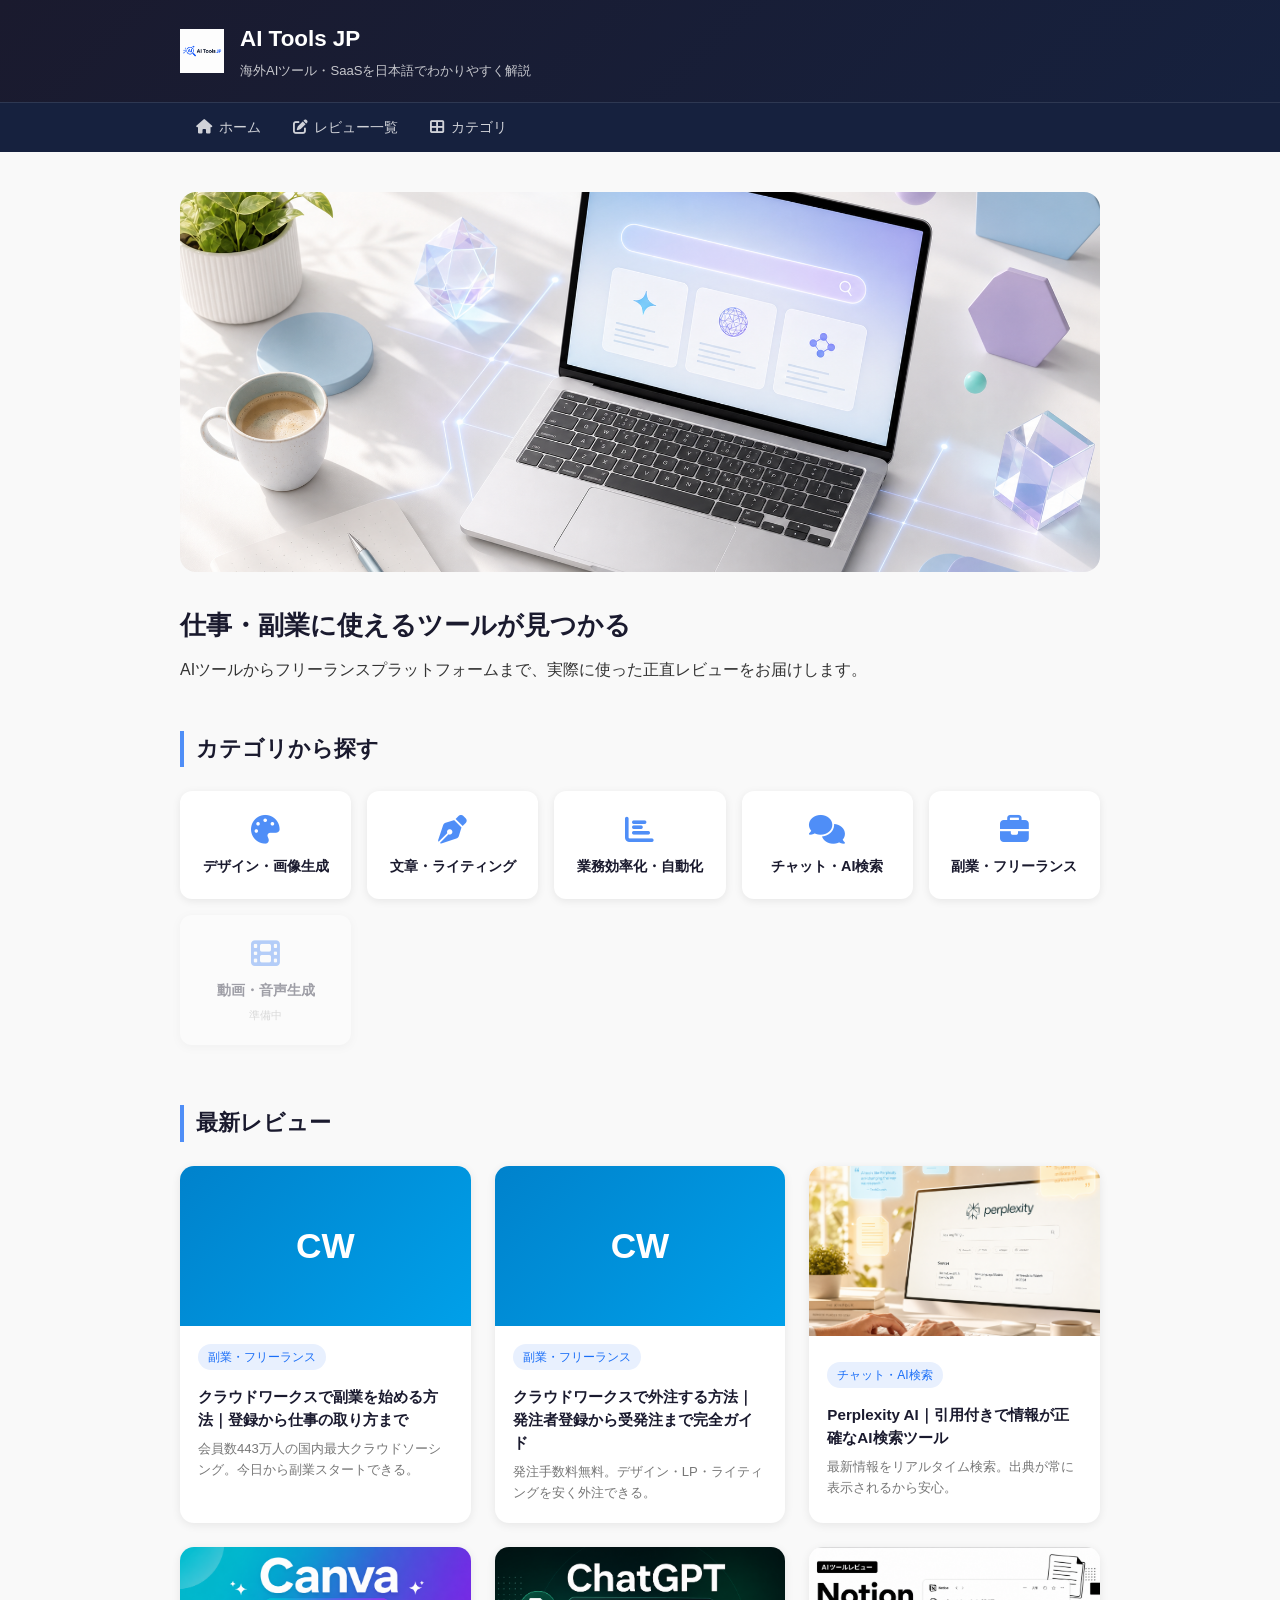
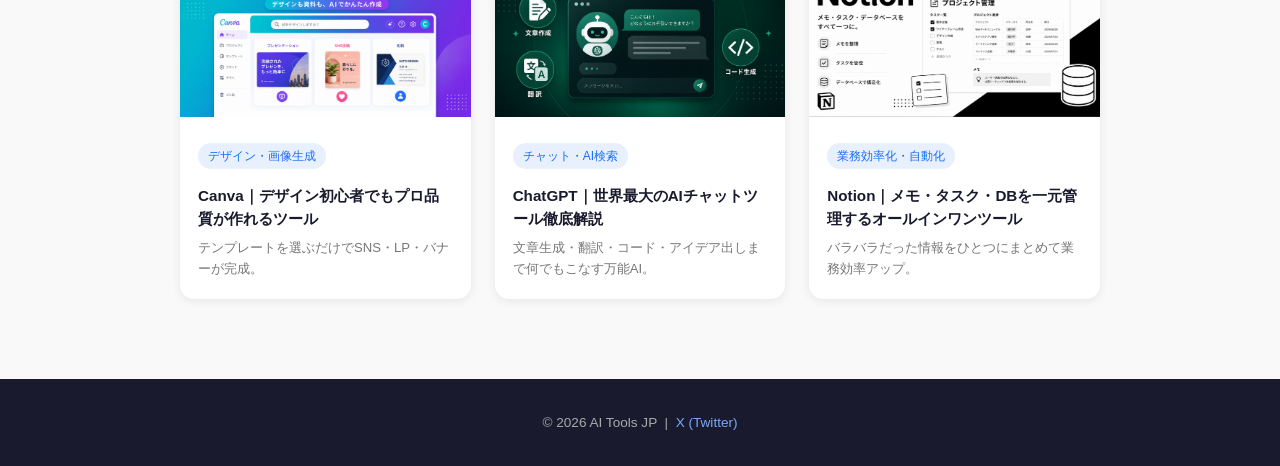
==== commit 0a1bfc7c: "Aコンセプト拡張: サイト名・キャッチ・カテゴリ・レビュー一覧をクラウドワークス対応に更新" ====
--- a/index.html
+++ b/index.html
@@ -3,10 +3,10 @@
 <head>
   <meta charset="UTF-8">
   <meta name="viewport" content="width=device-width, initial-scale=1.0">
-  <meta name="description" content="海外AIツール・SaaSを日本語でわかりやすく解説。使い方・料金・日本語対応状況を比較レビュー。">
-  <meta property="og:title" content="AI Tools JP | 海外AIツール日本語レビュー">
+  <meta name="description" content="仕事・副業・ビジネスに使えるAIツール・Webサービスを日本語でわかりやすく解説。使い方・料金・実際の評価を比較レビュー。">
+  <meta property="og:title" content="AI Tools JP | 仕事・副業に使えるツール日本語レビュー">
   <meta property="og:type" content="website">
-  <title>AI Tools JP | 海外AIツール日本語レビュー</title>
+  <title>AI Tools JP | 仕事・副業に使えるツール日本語レビュー</title>
   <link rel="stylesheet" href="assets/css/common.css">
   <script src="assets/js/common.js"></script>
 </head>
@@ -17,8 +17,8 @@
   <main class="container">
     <section style="margin:40px 0;">
       <img src="assets/images/hero_banner.png" alt="AI Tools JP" style="width:100%;max-height:380px;object-fit:cover;border-radius:16px;">
-      <h2 style="font-size:1.6rem;margin:24px 0 8px;color:#1a1a2e;">あなたに合ったAIツールが見つかる</h2>
-      <p>使い方・料金・日本語対応・実際の評価まで、徹底レビューしています。</p>
+      <h2 style="font-size:1.6rem;margin:24px 0 8px;color:#1a1a2e;">仕事・副業に使えるツールが見つかる</h2>
+      <p>AIツールからフリーランスプラットフォームまで、実際に使った正直レビューをお届けします。</p>
     </section>
 
     <section id="categories">
@@ -28,14 +28,22 @@
         <a href="/ai-tools-jp/reviews/deepl.html" class="category-card"><i class="fa-solid fa-pen-nib"></i>文章・ライティング</a>
         <a href="/ai-tools-jp/reviews/notion.html" class="category-card"><i class="fa-solid fa-chart-bar"></i>業務効率化・自動化</a>
         <a href="/ai-tools-jp/reviews/perplexity.html" class="category-card"><i class="fa-solid fa-comments"></i>チャット・AI検索</a>
+        <a href="/ai-tools-jp/reviews/crowdworks-worker.html" class="category-card"><i class="fa-solid fa-briefcase"></i>副業・フリーランス</a>
         <div class="category-card coming-soon"><i class="fa-solid fa-film"></i>動画・音声生成<span class="coming-label">準備中</span></div>
-        <div class="category-card coming-soon"><i class="fa-solid fa-code"></i>コーディング支援<span class="coming-label">準備中</span></div>
       </div>
     </section>
 
     <section style="margin-top:60px;">
       <h2 class="section-title">最新レビュー</h2>
       <div class="review-grid">
+        <a href="reviews/crowdworks-worker.html" class="review-card">
+          <div style="background:linear-gradient(135deg,#0082cc,#00a0e9);height:160px;border-radius:8px 8px 0 0;display:flex;align-items:center;justify-content:center;"><span style="color:white;font-size:2.2rem;font-weight:bold;">CW</span></div>
+          <div class="review-card-body"><span class="tag">副業・フリーランス</span><h3>クラウドワークスで副業を始める方法｜登録から仕事の取り方まで</h3><p>会員数443万人の国内最大クラウドソーシング。今日から副業スタートできる。</p></div>
+        </a>
+        <a href="reviews/crowdworks-client.html" class="review-card">
+          <div style="background:linear-gradient(135deg,#0082cc,#00a0e9);height:160px;border-radius:8px 8px 0 0;display:flex;align-items:center;justify-content:center;"><span style="color:white;font-size:2.2rem;font-weight:bold;">CW</span></div>
+          <div class="review-card-body"><span class="tag">副業・フリーランス</span><h3>クラウドワークスで外注する方法｜発注者登録から受発注まで完全ガイド</h3><p>発注手数料無料。デザイン・LP・ライティングを安く外注できる。</p></div>
+        </a>
         <a href="reviews/perplexity.html" class="review-card">
           <img src="assets/images/perplexity.jpg" alt="Perplexity AI">
           <div class="review-card-body"><span class="tag">チャット・AI検索</span><h3>Perplexity AI｜引用付きで情報が正確なAI検索ツール</h3><p>最新情報をリアルタイム検索。出典が常に表示されるから安心。</p></div>
@@ -52,14 +60,6 @@
           <img src="assets/images/reviews/notion.jpg" alt="Notion">
           <div class="review-card-body"><span class="tag">業務効率化・自動化</span><h3>Notion｜メモ・タスク・DBを一元管理するオールインワンツール</h3><p>バラバラだった情報をひとつにまとめて業務効率アップ。</p></div>
         </a>
-        <a href="reviews/deepl.html" class="review-card">
-          <img src="assets/images/reviews/deepl.jpg" alt="DeepL">
-          <div class="review-card-body"><span class="tag">文章・ライティング</span><h3>DeepL｜Google翻訳を超えた精度の高い翻訳AIツール</h3><p>文脈を理解した自然な翻訳。英語資料の読み込みが劇的に速くなる。</p></div>
-        </a>
-        <a href="reviews/perplexity-vs-chatgpt.html" class="review-card">
-          <img src="assets/images/perplexity.jpg" alt="Perplexity vs ChatGPT">
-          <div class="review-card-body"><span class="tag">比較記事</span><h3>Perplexity vs ChatGPT｜どちらを選ぶべき？用途別に解説</h3><p>調べるならPerplexity、書くならChatGPT。使い分けを解説。</p></div>
-        </a>
       </div>
     </section>
   </main>
--- a/assets/css/common.css
+++ b/assets/css/common.css
@@ -2,165 +2,243 @@
    AI Tools JP - Common Styles
    ==================== */
 
-* { margin:0; padding:0; box-sizing:border-box; }
-
-body {
-  font-family: 'Helvetica Neue', Arial, 'Hiragino Kaku Gothic ProN', sans-serif;
-  color: #333;
-  background: #f9f9f9;
-  line-height: 1.7;
-}
-
-.container { max-width: 960px; margin: 0 auto; padding: 0 20px; }
+*{margin:0;padding:0;box-sizing:border-box;}
+
+body{
+  font-family:'Helvetica Neue',Arial,'Hiragino Kaku Gothic ProN',sans-serif;
+  color:#333;
+  background:#f9f9f9;
+  line-height:1.7;
+}
+
+.container{max-width:960px;margin:0 auto;padding:0 20px;}
 
 /* ---- Header ---- */
-#site-header {
-  background: linear-gradient(135deg, #1a1a2e, #16213e);
-  color: white;
-  padding: 24px 0;
-}
-.header-inner { display: flex; align-items: center; gap: 16px; }
-.site-logo { height: 48px; width: auto; }
-.site-title { font-size: 1.5rem; font-weight: bold; color: white; text-decoration: none; }
-.tagline { font-size: 0.85rem; opacity: 0.75; margin-top: 2px; }
+#site-header{
+  background:linear-gradient(135deg,#1a1a2e,#16213e);
+  color:white;
+  padding:20px 0;
+}
+.header-inner{
+  display:flex;
+  align-items:center;
+  gap:16px;
+  justify-content:space-between;
+}
+.site-logo{height:44px;width:auto;}
+.header-inner > div{flex:1;}
+.site-title{font-size:1.4rem;font-weight:bold;color:white;text-decoration:none;}
+.tagline{font-size:0.82rem;opacity:0.75;margin-top:2px;}
+
+/* ハンバーガーボタン */
+.nav-toggle{
+  display:none;
+  background:none;
+  border:none;
+  color:white;
+  font-size:1.4rem;
+  cursor:pointer;
+  padding:8px;
+  flex-shrink:0;
+}
 
 /* ---- Nav ---- */
-#site-nav {
-  background: #16213e;
-  border-top: 1px solid rgba(255,255,255,0.1);
-}
-#site-nav ul { display: flex; list-style: none; max-width: 960px; margin: 0 auto; padding: 0 20px; }
-#site-nav ul li a {
-  display: flex; align-items: center; gap: 7px;
-  color: rgba(255,255,255,0.8);
-  text-decoration: none;
-  padding: 12px 16px;
-  font-size: 0.9rem;
-  transition: color 0.2s, background 0.2s;
-}
-#site-nav ul li a i { font-size: 0.9rem; }
+#site-nav{
+  background:#16213e;
+  border-top:1px solid rgba(255,255,255,0.1);
+}
+#site-nav .container{padding:0 20px;}
+#site-nav ul{
+  display:flex;
+  list-style:none;
+  margin:0;
+  padding:0;
+}
+#site-nav ul li a{
+  display:flex;
+  align-items:center;
+  gap:7px;
+  color:rgba(255,255,255,0.8);
+  text-decoration:none;
+  padding:12px 16px;
+  font-size:0.9rem;
+  transition:color 0.2s,background 0.2s;
+  white-space:nowrap;
+}
+#site-nav ul li a i{font-size:0.9rem;}
 #site-nav ul li a:hover,
-#site-nav ul li a.active { color: white; background: rgba(255,255,255,0.08); }
+#site-nav ul li a.active{color:white;background:rgba(255,255,255,0.1);}
 
 /* ---- Footer ---- */
-#site-footer {
-  background: #1a1a2e;
-  color: #aaa;
-  text-align: center;
-  padding: 32px 0;
-  margin-top: 80px;
-  font-size: 0.85rem;
-}
-#site-footer a { color: #7aa8f7; text-decoration: none; }
+#site-footer{
+  background:#1a1a2e;
+  color:#aaa;
+  text-align:center;
+  padding:32px 0;
+  margin-top:80px;
+  font-size:0.85rem;
+}
+#site-footer a{color:#7aa8f7;text-decoration:none;}
 
 /* ---- Buttons ---- */
-.btn-primary {
-  display: inline-block;
-  background: linear-gradient(135deg, #4f8ef7, #1a6ef7);
-  color: white;
-  font-weight: bold;
-  padding: 14px 32px;
-  border-radius: 30px;
-  text-decoration: none;
-  font-size: 1rem;
-  transition: transform 0.2s, box-shadow 0.2s;
-}
-.btn-primary:hover { transform: translateY(-2px); box-shadow: 0 6px 20px rgba(79,142,247,0.4); }
+.btn-primary{
+  display:inline-block;
+  background:linear-gradient(135deg,#4f8ef7,#1a6ef7);
+  color:white;
+  font-weight:bold;
+  padding:14px 32px;
+  border-radius:30px;
+  text-decoration:none;
+  font-size:1rem;
+  transition:transform 0.2s,box-shadow 0.2s;
+}
+.btn-primary:hover{transform:translateY(-2px);box-shadow:0 6px 20px rgba(79,142,247,0.4);}
 
 /* ---- Tags ---- */
-.tag {
-  display: inline-block;
-  background: #e8f0fe;
-  color: #1a6ef7;
-  font-size: 0.75rem;
-  padding: 3px 10px;
-  border-radius: 20px;
-  margin-bottom: 8px;
-}
-
-/* ---- Cards ---- */
-.card-grid { display: grid; grid-template-columns: repeat(auto-fit, minmax(220px,1fr)); gap: 20px; }
-.article-card {
-  background: white; border-radius: 12px; overflow: hidden;
-  box-shadow: 0 2px 8px rgba(0,0,0,0.08);
-  transition: transform 0.2s, box-shadow 0.2s;
-  text-decoration: none; color: inherit; display: block;
-}
-.article-card:hover { transform: translateY(-4px); box-shadow: 0 8px 24px rgba(0,0,0,0.12); }
-.article-card img { width: 100%; height: 200px; object-fit: cover; }
-.article-card-body { padding: 20px; }
-.article-card-body h3 { font-size: 1rem; margin-bottom: 8px; color: #1a1a2e; line-height: 1.5; }
-.article-card-body p { font-size: 0.85rem; color: #777; line-height: 1.6; }
+.tag{
+  display:inline-block;
+  background:#e8f0fe;
+  color:#1a6ef7;
+  font-size:0.75rem;
+  padding:3px 10px;
+  border-radius:20px;
+  margin-bottom:8px;
+}
 
 /* ---- Review Cards ---- */
-.review-grid { display: grid; grid-template-columns: repeat(auto-fit, minmax(260px,1fr)); gap: 24px; }
-.review-card {
-  background: white; border-radius: 14px; overflow: hidden;
-  box-shadow: 0 2px 10px rgba(0,0,0,0.08);
-  transition: transform 0.2s, box-shadow 0.2s;
-  text-decoration: none; color: inherit; display: block;
-}
-.review-card:hover { transform: translateY(-5px); box-shadow: 0 10px 28px rgba(0,0,0,0.13); }
-.review-card img { width: 100%; height: 170px; object-fit: cover; }
-.review-card-body { padding: 16px 18px 20px; }
-.review-card-body h3 { font-size: 0.95rem; color: #1a1a2e; margin: 8px 0 6px; line-height: 1.5; }
-.review-card-body p { font-size: 0.82rem; color: #777; line-height: 1.6; margin: 0; }
+.review-grid{
+  display:grid;
+  grid-template-columns:repeat(auto-fit,minmax(260px,1fr));
+  gap:24px;
+}
+.review-card{
+  background:white;border-radius:14px;overflow:hidden;
+  box-shadow:0 2px 10px rgba(0,0,0,0.08);
+  transition:transform 0.2s,box-shadow 0.2s;
+  text-decoration:none;color:inherit;display:block;
+}
+.review-card:hover{transform:translateY(-5px);box-shadow:0 10px 28px rgba(0,0,0,0.13);}
+.review-card img{width:100%;height:170px;object-fit:cover;}
+.review-card-body{padding:16px 18px 20px;}
+.review-card-body h3{font-size:0.95rem;color:#1a1a2e;margin:8px 0 6px;line-height:1.5;}
+.review-card-body p{font-size:0.82rem;color:#777;line-height:1.6;margin:0;}
 
 /* ---- Category Cards ---- */
-.category-grid { display: grid; grid-template-columns: repeat(auto-fit, minmax(160px,1fr)); gap: 16px; }
-.category-card {
-  background: white; border-radius: 12px; padding: 28px 16px 22px;
-  text-align: center; font-size: 0.95rem; font-weight: bold;
-  color: #1a1a2e; text-decoration: none;
-  box-shadow: 0 2px 8px rgba(0,0,0,0.08);
-  transition: transform 0.2s, box-shadow 0.2s; display: block;
-}
-.category-card i { display: block; font-size: 2rem; margin-bottom: 12px; color: #4f8ef7; }
-.category-card:hover { transform: translateY(-4px); box-shadow: 0 8px 20px rgba(0,0,0,0.12); color: #4f8ef7; }
-.category-card.coming-soon { opacity: 0.45; cursor: default; pointer-events: none; }
-.category-card .coming-label { display: block; font-size: 0.72rem; color: #aaa; font-weight: normal; margin-top: 4px; }
+.category-grid{
+  display:grid;
+  grid-template-columns:repeat(auto-fit,minmax(150px,1fr));
+  gap:16px;
+}
+.category-card{
+  background:white;border-radius:12px;padding:24px 12px 20px;
+  text-align:center;font-size:0.9rem;font-weight:bold;
+  color:#1a1a2e;text-decoration:none;
+  box-shadow:0 2px 8px rgba(0,0,0,0.08);
+  transition:transform 0.2s,box-shadow 0.2s;display:block;
+}
+.category-card i{display:block;font-size:1.8rem;margin-bottom:10px;color:#4f8ef7;}
+.category-card:hover{transform:translateY(-4px);box-shadow:0 8px 20px rgba(0,0,0,0.12);color:#4f8ef7;}
+.category-card.coming-soon{opacity:0.4;cursor:default;pointer-events:none;}
+.category-card .coming-label{display:block;font-size:0.7rem;color:#aaa;font-weight:normal;margin-top:4px;}
 
 /* ---- Article ---- */
-.article { max-width: 800px; margin: 0 auto; padding: 0 20px 80px; }
-.article h2 { font-size: 1.3rem; color: #1a1a2e; border-left: 4px solid #4f8ef7; padding-left: 12px; margin: 40px 0 16px; }
-.article p { margin-bottom: 16px; line-height: 1.85; }
+.article{max-width:800px;margin:0 auto;padding:0 20px 80px;}
+.article h2{font-size:1.25rem;color:#1a1a2e;border-left:4px solid #4f8ef7;padding-left:12px;margin:40px 0 16px;}
+.article p{margin-bottom:16px;line-height:1.85;}
 
 /* ---- Rating Bar ---- */
-.rating-box { background: white; border-radius: 12px; padding: 20px 24px; box-shadow: 0 2px 10px rgba(0,0,0,0.07); margin: 20px 0 32px; }
-.rating-box .overall { font-size: 1rem; font-weight: bold; color: #1a1a2e; margin-bottom: 14px; }
-.rating-row { display: flex; align-items: center; gap: 12px; margin-bottom: 10px; font-size: 0.88rem; color: #555; }
-.rating-row .label { width: 110px; flex-shrink: 0; }
-.rating-bar-bg { flex: 1; background: #eee; border-radius: 99px; height: 8px; }
-.rating-bar { height: 8px; border-radius: 99px; }
-.rating-score { width: 32px; text-align: right; font-weight: bold; }
+.rating-box{background:white;border-radius:12px;padding:20px 24px;box-shadow:0 2px 10px rgba(0,0,0,0.07);margin:20px 0 32px;}
+.rating-box .overall{font-size:1rem;font-weight:bold;color:#1a1a2e;margin-bottom:14px;}
+.rating-row{display:flex;align-items:center;gap:10px;margin-bottom:10px;font-size:0.85rem;color:#555;}
+.rating-row .label{width:100px;flex-shrink:0;}
+.rating-bar-bg{flex:1;background:#eee;border-radius:99px;height:8px;}
+.rating-bar{height:8px;border-radius:99px;}
+.rating-score{width:32px;text-align:right;font-weight:bold;font-size:0.9rem;}
 
 /* ---- Table ---- */
-.table-wrap { overflow-x: auto; margin: 20px 0 32px; }
-table { width: 100%; border-collapse: collapse; font-size: 0.95rem; }
-th { background: #1a1a2e; color: white; padding: 12px 16px; text-align: left; }
-td { padding: 12px 16px; border-bottom: 1px solid #eee; }
-tr:hover td { background: #f5f8ff; }
+.table-wrap{overflow-x:auto;margin:20px 0 32px;-webkit-overflow-scrolling:touch;}
+table{width:100%;border-collapse:collapse;font-size:0.92rem;}
+th{background:#1a1a2e;color:white;padding:12px 16px;text-align:left;white-space:nowrap;}
+td{padding:11px 14px;border-bottom:1px solid #eee;}
+tr:hover td{background:#f5f8ff;}
 
 /* ---- Voice / Quote ---- */
-.voice { background: #f0f5ff; border-left: 4px solid #4f8ef7; padding: 20px 24px; border-radius: 0 8px 8px 0; margin: 24px 0; font-style: italic; color: #444; }
+.voice{background:#f0f5ff;border-left:4px solid #4f8ef7;padding:18px 20px;border-radius:0 8px 8px 0;margin:24px 0;font-style:italic;color:#444;font-size:0.95rem;}
 
 /* ---- Badge ---- */
-.badge { display: inline-block; background: #e8f0fe; color: #1a6ef7; font-size: 0.82rem; padding: 5px 12px; border-radius: 20px; margin: 4px; text-decoration: none; }
+.badge{display:inline-block;background:#e8f0fe;color:#1a6ef7;font-size:0.82rem;padding:5px 12px;border-radius:20px;margin:4px;text-decoration:none;}
 
 /* ---- CTA ---- */
-.cta-box { color: white; text-align: center; padding: 48px 24px; border-radius: 16px; margin: 48px 0; }
-.cta-box h2 { color: white; border: none; padding: 0; font-size: 1.4rem; margin-bottom: 12px; }
-.cta-box p { margin-bottom: 24px; opacity: 0.9; }
+.cta-box{color:white;text-align:center;padding:40px 24px;border-radius:16px;margin:48px 0;}
+.cta-box h2{color:white;border:none;padding:0;font-size:1.3rem;margin-bottom:12px;}
+.cta-box p{margin-bottom:24px;opacity:0.9;}
 
 /* ---- Breadcrumb ---- */
-nav.breadcrumb { font-size: 0.85rem; color: #888; padding: 16px 0; }
-nav.breadcrumb a { color: #4f8ef7; text-decoration: none; }
+nav.breadcrumb{font-size:0.83rem;color:#888;padding:14px 0;}
+nav.breadcrumb a{color:#4f8ef7;text-decoration:none;}
 
 /* ---- Section Title ---- */
-.section-title { font-size: 1.4rem; color: #1a1a2e; border-left: 4px solid #4f8ef7; padding-left: 12px; margin: 48px 0 24px; }
-
-/* ---- Responsive ---- */
-@media (max-width: 600px) {
-  .card-grid, .review-grid, .category-grid { grid-template-columns: 1fr; }
-  header h1 { font-size: 1.3rem; }
-}
+.section-title{font-size:1.35rem;color:#1a1a2e;border-left:4px solid #4f8ef7;padding-left:12px;margin:48px 0 24px;}
+
+/* ==================
+   Responsive
+   ================== */
+@media(max-width:768px){
+  /* ハンバーガーボタン表示 */
+  .nav-toggle{display:block;}
+
+  /* ナビをドロップダウン化 */
+  #site-nav ul{
+    flex-direction:column;
+    max-height:0;
+    overflow:hidden;
+    transition:max-height 0.3s ease;
+  }
+  #site-nav ul.open{
+    max-height:300px;
+  }
+  #site-nav ul li a{
+    padding:14px 20px;
+    border-bottom:1px solid rgba(255,255,255,0.07);
+    font-size:0.95rem;
+  }
+
+  /* カード */
+  .review-grid{grid-template-columns:1fr;gap:16px;}
+  .category-grid{grid-template-columns:repeat(2,1fr);gap:12px;}
+  .review-card img{height:180px;}
+
+  /* 記事 */
+  .article{padding:0 16px 60px;}
+  .article h2{font-size:1.15rem;}
+  .article h1{font-size:1.4rem !important;}
+
+  /* ヒーロー画像 */
+  .article img[style*="max-height:360px"]{max-height:200px !important;}
+
+  /* ボタン */
+  .btn-primary{padding:13px 24px;font-size:0.95rem;width:100%;text-align:center;display:block;}
+
+  /* テーブル */
+  th,td{padding:10px 12px;font-size:0.85rem;}
+
+  /* レーティング */
+  .rating-row .label{width:80px;font-size:0.8rem;}
+
+  /* ヘッダー */
+  .site-title{font-size:1.2rem;}
+  .tagline{display:none;}
+
+  /* CTA */
+  .cta-box{padding:32px 16px;}
+  .cta-box h2{font-size:1.1rem;}
+
+  /* 比較記事用 */
+  .cta-wrap{grid-template-columns:1fr !important;}
+  .verdict-row{flex-direction:column !important;}
+}
+
+@media(max-width:400px){
+  .category-grid{grid-template-columns:repeat(2,1fr);}
+  .site-logo{height:36px;}
+}
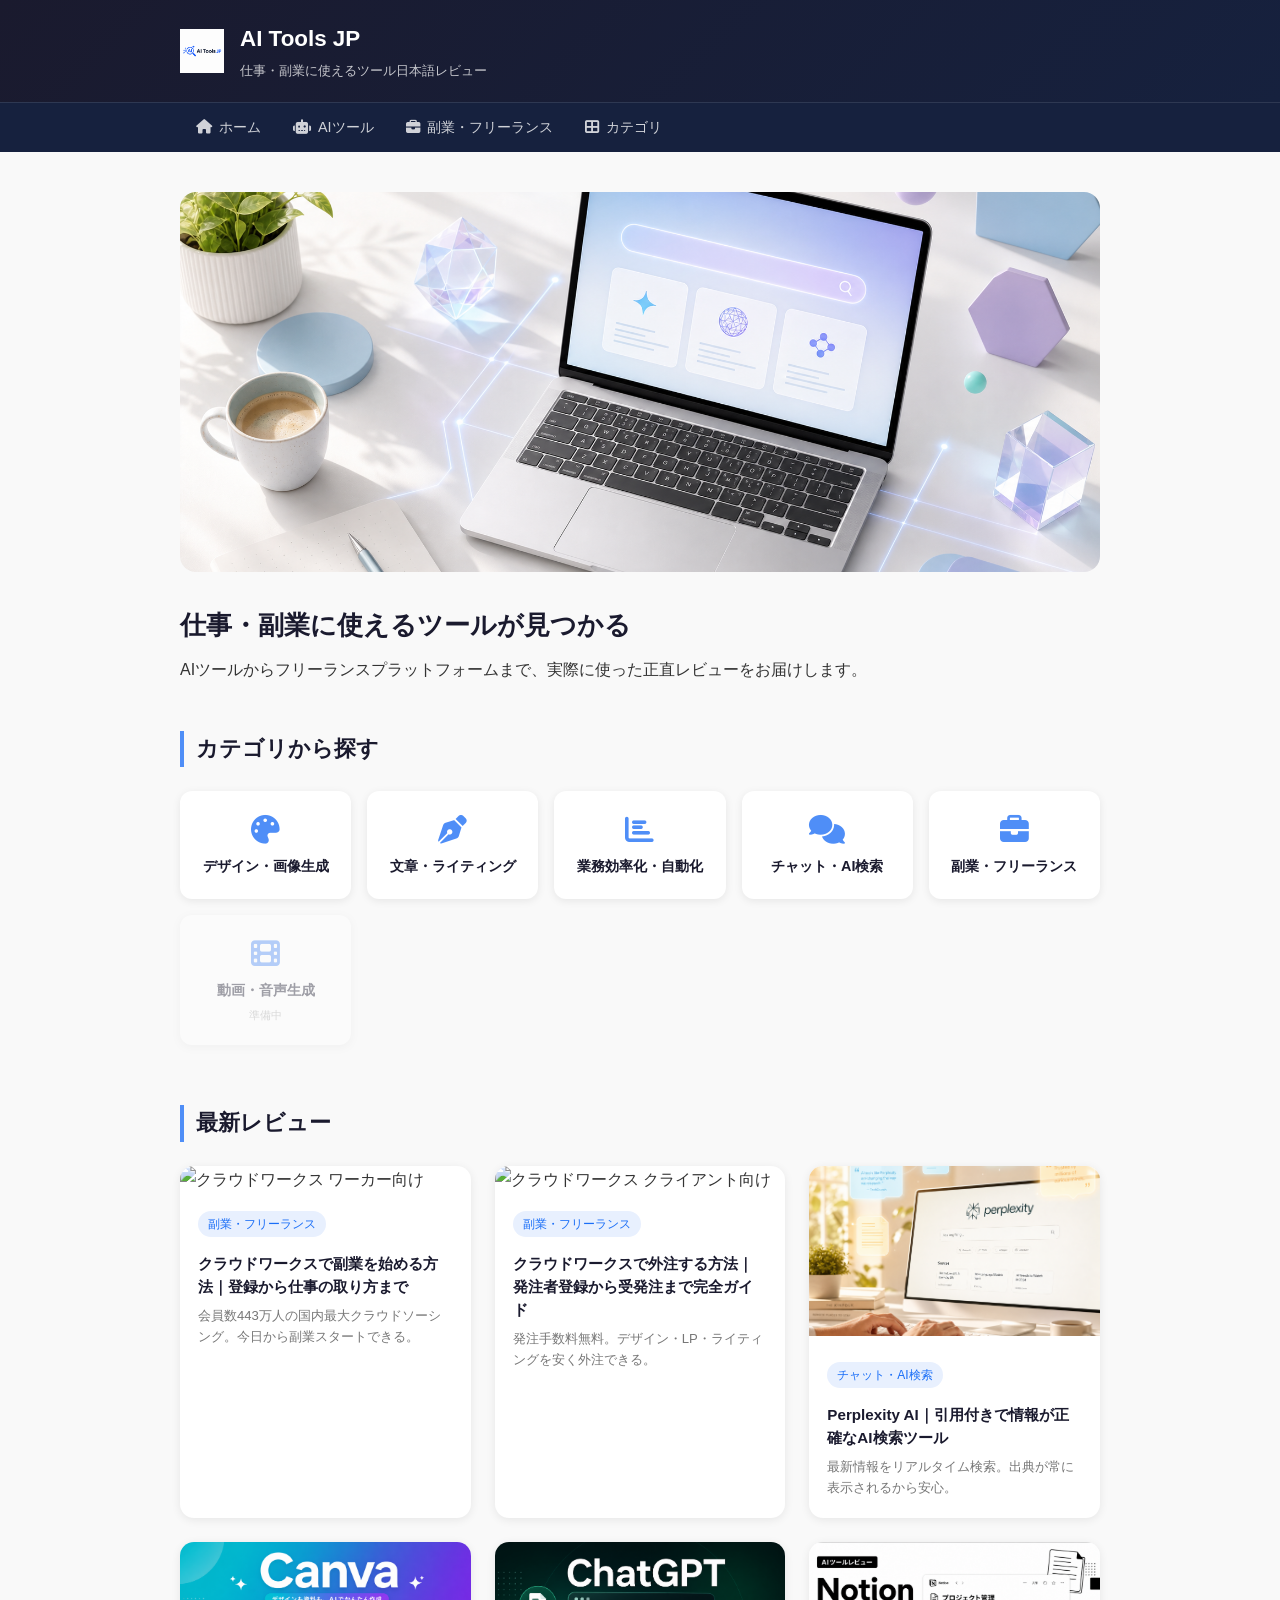
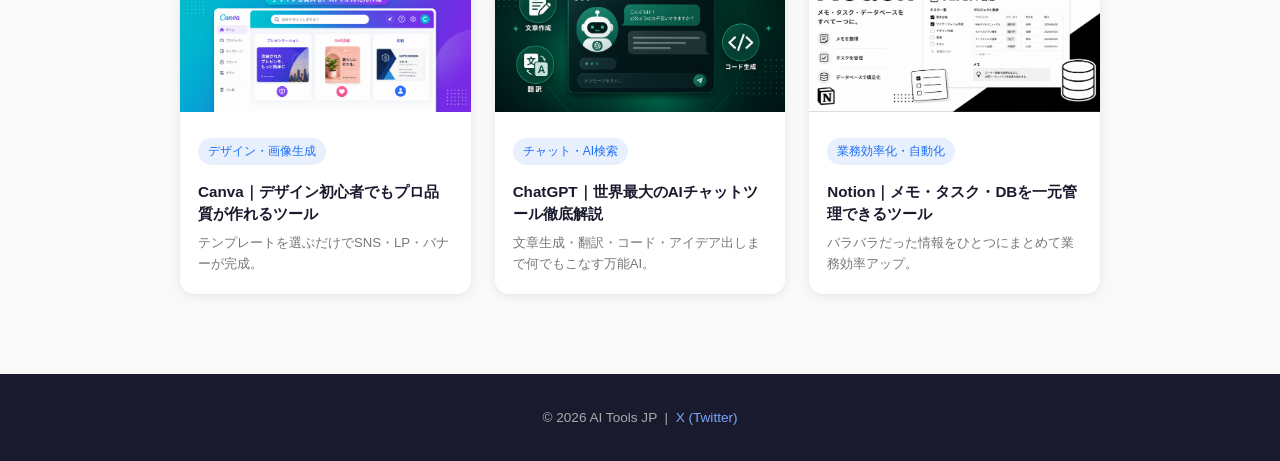
==== commit fb8e373e: "index.html OGP補完・canonical追加・CWカードサムネ切り替え" ====
--- a/index.html
+++ b/index.html
@@ -4,8 +4,14 @@
   <meta charset="UTF-8">
   <meta name="viewport" content="width=device-width, initial-scale=1.0">
   <meta name="description" content="仕事・副業・ビジネスに使えるAIツール・Webサービスを日本語でわかりやすく解説。使い方・料金・実際の評価を比較レビュー。">
+  <meta property="og:type" content="website">
   <meta property="og:title" content="AI Tools JP | 仕事・副業に使えるツール日本語レビュー">
-  <meta property="og:type" content="website">
+  <meta property="og:description" content="仕事・副業・ビジネスに使えるAIツール・Webサービスを日本語でわかりやすく解説。使い方・料金・実際の評価を比較レビュー。">
+  <meta property="og:url" content="https://keji-dev-jp.github.io/ai-tools-jp/">
+  <meta property="og:image" content="https://keji-dev-jp.github.io/ai-tools-jp/assets/images/hero_banner.png">
+  <meta property="og:site_name" content="AI Tools JP">
+  <meta name="twitter:card" content="summary_large_image">
+  <link rel="canonical" href="https://keji-dev-jp.github.io/ai-tools-jp/">
   <title>AI Tools JP | 仕事・副業に使えるツール日本語レビュー</title>
   <link rel="stylesheet" href="assets/css/common.css">
   <script src="assets/js/common.js"></script>
@@ -37,11 +43,11 @@
       <h2 class="section-title">最新レビュー</h2>
       <div class="review-grid">
         <a href="reviews/crowdworks-worker.html" class="review-card">
-          <div style="background:linear-gradient(135deg,#0082cc,#00a0e9);height:160px;border-radius:8px 8px 0 0;display:flex;align-items:center;justify-content:center;"><span style="color:white;font-size:2.2rem;font-weight:bold;">CW</span></div>
+          <img src="assets/images/reviews/cw-worker.png" alt="クラウドワークス ワーカー向け" style="width:100%;height:160px;object-fit:cover;">
           <div class="review-card-body"><span class="tag">副業・フリーランス</span><h3>クラウドワークスで副業を始める方法｜登録から仕事の取り方まで</h3><p>会員数443万人の国内最大クラウドソーシング。今日から副業スタートできる。</p></div>
         </a>
         <a href="reviews/crowdworks-client.html" class="review-card">
-          <div style="background:linear-gradient(135deg,#0082cc,#00a0e9);height:160px;border-radius:8px 8px 0 0;display:flex;align-items:center;justify-content:center;"><span style="color:white;font-size:2.2rem;font-weight:bold;">CW</span></div>
+          <img src="assets/images/reviews/cw-client.png" alt="クラウドワークス クライアント向け" style="width:100%;height:160px;object-fit:cover;">
           <div class="review-card-body"><span class="tag">副業・フリーランス</span><h3>クラウドワークスで外注する方法｜発注者登録から受発注まで完全ガイド</h3><p>発注手数料無料。デザイン・LP・ライティングを安く外注できる。</p></div>
         </a>
         <a href="reviews/perplexity.html" class="review-card">
@@ -58,7 +64,7 @@
         </a>
         <a href="reviews/notion.html" class="review-card">
           <img src="assets/images/reviews/notion.jpg" alt="Notion">
-          <div class="review-card-body"><span class="tag">業務効率化・自動化</span><h3>Notion｜メモ・タスク・DBを一元管理するオールインワンツール</h3><p>バラバラだった情報をひとつにまとめて業務効率アップ。</p></div>
+          <div class="review-card-body"><span class="tag">業務効率化・自動化</span><h3>Notion｜メモ・タスク・DBを一元管理できるツール</h3><p>バラバラだった情報をひとつにまとめて業務効率アップ。</p></div>
         </a>
       </div>
     </section>
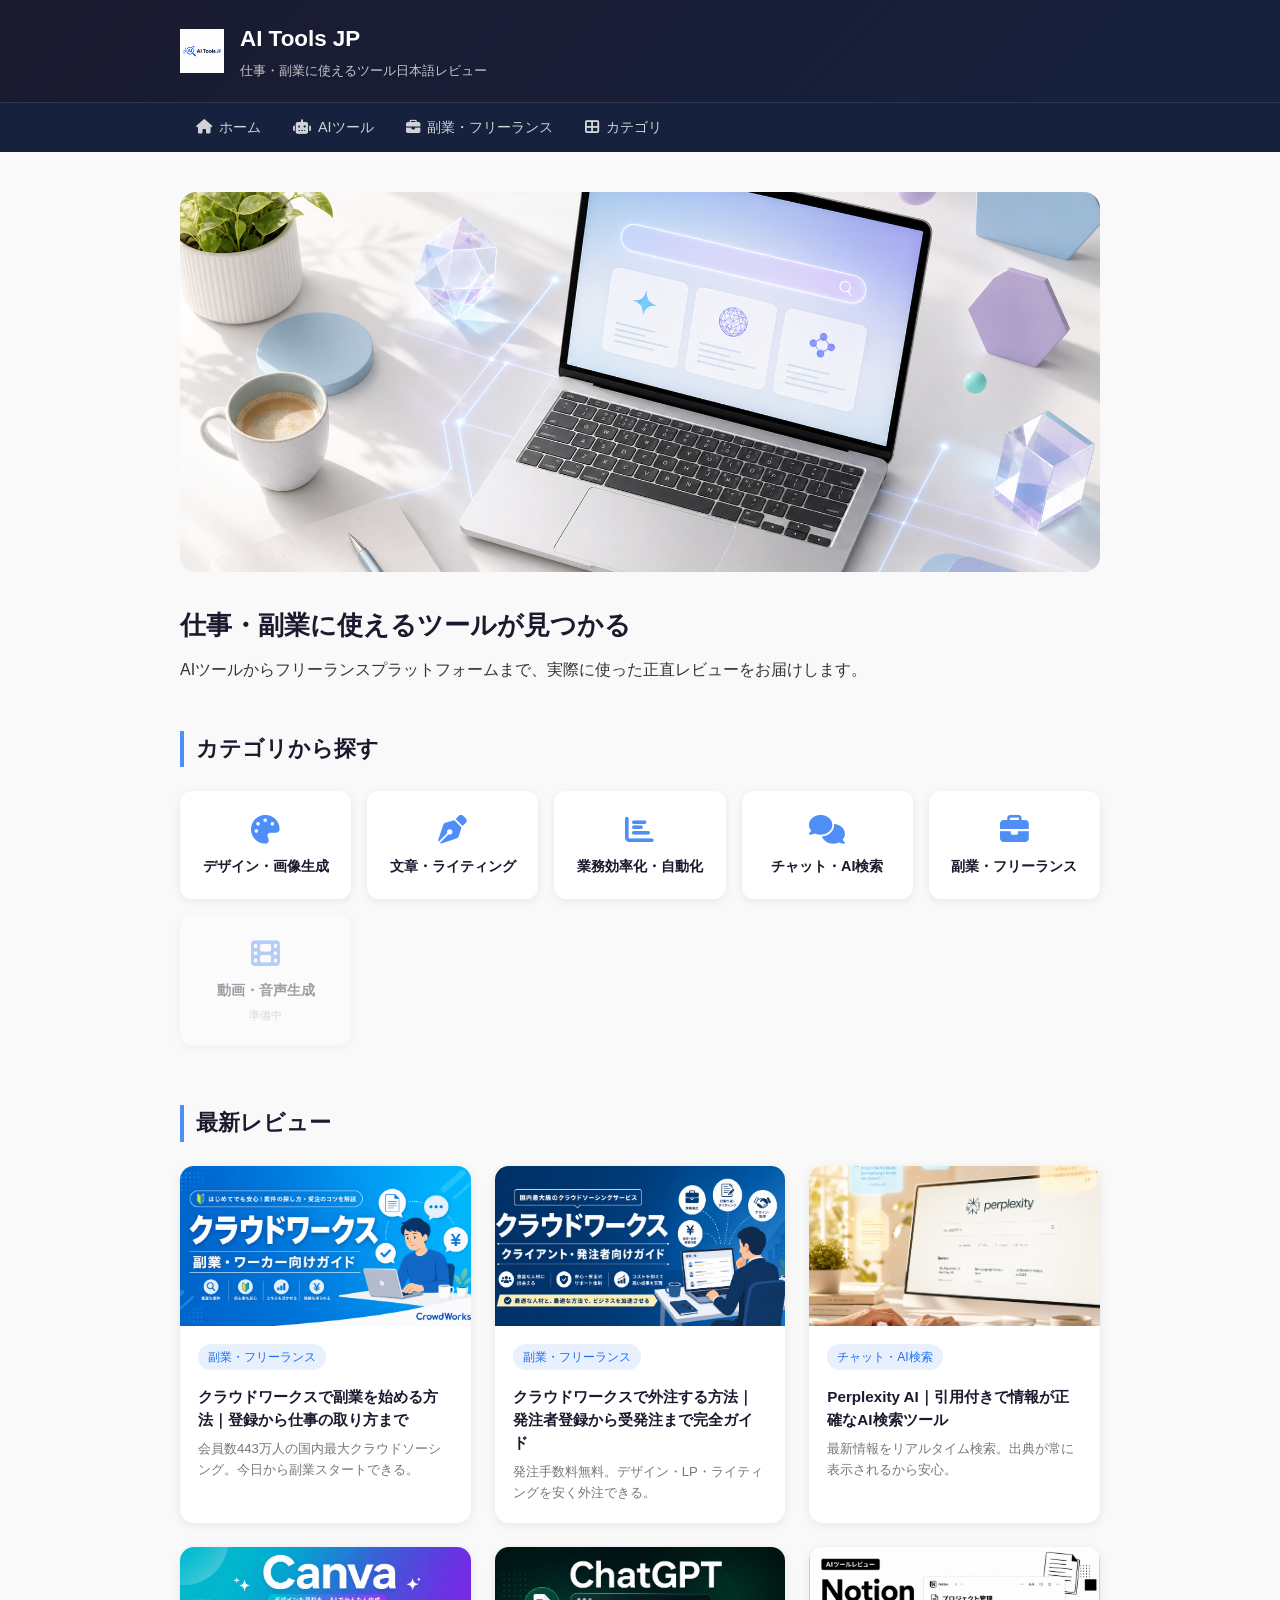
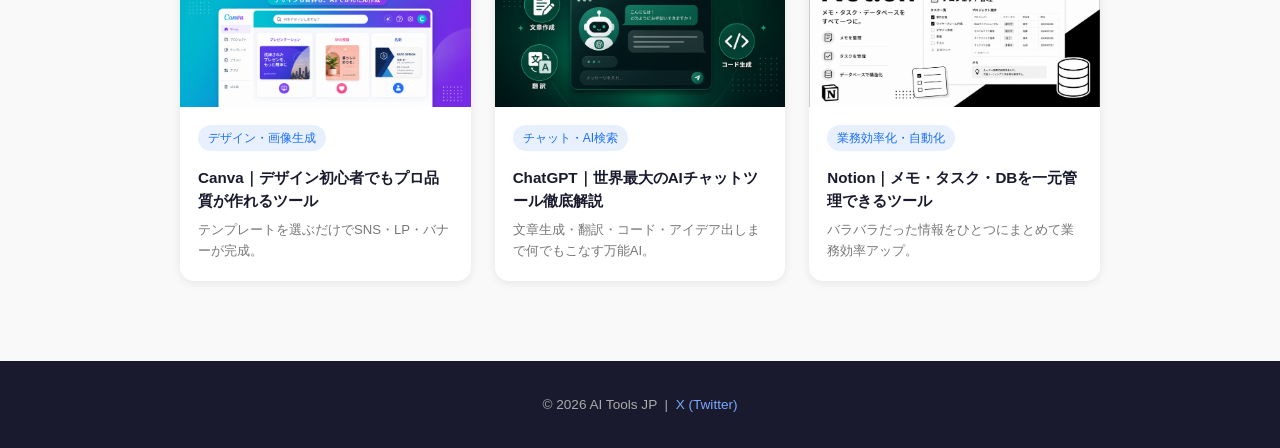
==== commit 49c32d89: "index.html: perplexityカード画像パスをreviews/に修正" ====
--- a/index.html
+++ b/index.html
@@ -15,6 +15,16 @@
   <title>AI Tools JP | 仕事・副業に使えるツール日本語レビュー</title>
   <link rel="stylesheet" href="assets/css/common.css">
   <script src="assets/js/common.js"></script>
+  <style>
+    .review-card .card-thumb {
+      width: 100%;
+      height: 160px;
+      object-fit: cover;
+      border-radius: 8px 8px 0 0;
+      display: block;
+      background: #e8edf2;
+    }
+  </style>
 </head>
 <body>
   <header id="site-header"></header>
@@ -43,27 +53,27 @@
       <h2 class="section-title">最新レビュー</h2>
       <div class="review-grid">
         <a href="reviews/crowdworks-worker.html" class="review-card">
-          <img src="assets/images/reviews/cw-worker.png" alt="クラウドワークス ワーカー向け" style="width:100%;height:160px;object-fit:cover;">
+          <img class="card-thumb" src="assets/images/reviews/cw-worker.png" alt="クラウドワークス ワーカー">
           <div class="review-card-body"><span class="tag">副業・フリーランス</span><h3>クラウドワークスで副業を始める方法｜登録から仕事の取り方まで</h3><p>会員数443万人の国内最大クラウドソーシング。今日から副業スタートできる。</p></div>
         </a>
         <a href="reviews/crowdworks-client.html" class="review-card">
-          <img src="assets/images/reviews/cw-client.png" alt="クラウドワークス クライアント向け" style="width:100%;height:160px;object-fit:cover;">
+          <img class="card-thumb" src="assets/images/reviews/cw-client.png" alt="クラウドワークス クライアント">
           <div class="review-card-body"><span class="tag">副業・フリーランス</span><h3>クラウドワークスで外注する方法｜発注者登録から受発注まで完全ガイド</h3><p>発注手数料無料。デザイン・LP・ライティングを安く外注できる。</p></div>
         </a>
         <a href="reviews/perplexity.html" class="review-card">
-          <img src="assets/images/perplexity.jpg" alt="Perplexity AI">
+          <img class="card-thumb" src="assets/images/reviews/perplexity.jpg" alt="Perplexity AI">
           <div class="review-card-body"><span class="tag">チャット・AI検索</span><h3>Perplexity AI｜引用付きで情報が正確なAI検索ツール</h3><p>最新情報をリアルタイム検索。出典が常に表示されるから安心。</p></div>
         </a>
         <a href="reviews/canva.html" class="review-card">
-          <img src="assets/images/reviews/canva.jpg" alt="Canva">
+          <img class="card-thumb" src="assets/images/reviews/canva.jpg" alt="Canva">
           <div class="review-card-body"><span class="tag">デザイン・画像生成</span><h3>Canva｜デザイン初心者でもプロ品質が作れるツール</h3><p>テンプレートを選ぶだけでSNS・LP・バナーが完成。</p></div>
         </a>
         <a href="reviews/chatgpt.html" class="review-card">
-          <img src="assets/images/reviews/chatgpt.jpg" alt="ChatGPT">
+          <img class="card-thumb" src="assets/images/reviews/chatgpt.jpg" alt="ChatGPT">
           <div class="review-card-body"><span class="tag">チャット・AI検索</span><h3>ChatGPT｜世界最大のAIチャットツール徹底解説</h3><p>文章生成・翻訳・コード・アイデア出しまで何でもこなす万能AI。</p></div>
         </a>
         <a href="reviews/notion.html" class="review-card">
-          <img src="assets/images/reviews/notion.jpg" alt="Notion">
+          <img class="card-thumb" src="assets/images/reviews/notion.jpg" alt="Notion">
           <div class="review-card-body"><span class="tag">業務効率化・自動化</span><h3>Notion｜メモ・タスク・DBを一元管理できるツール</h3><p>バラバラだった情報をひとつにまとめて業務効率アップ。</p></div>
         </a>
       </div>
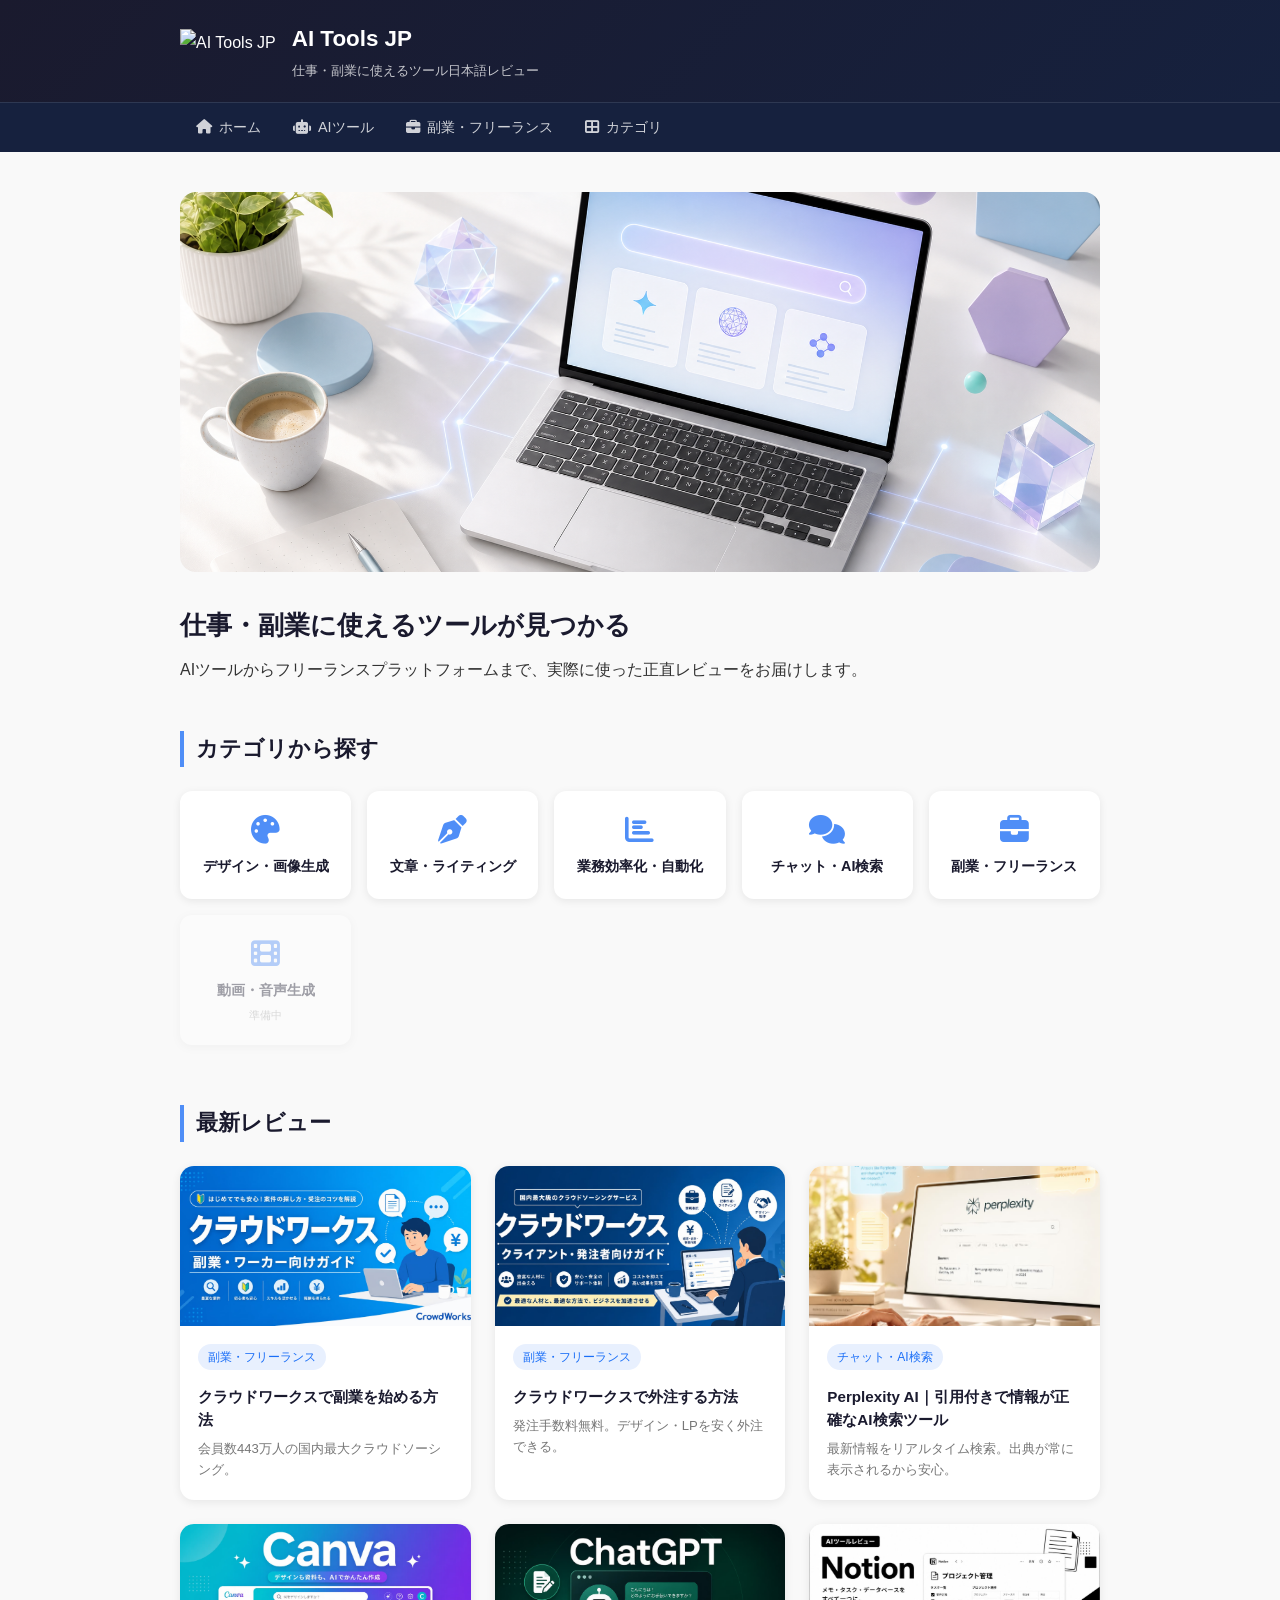
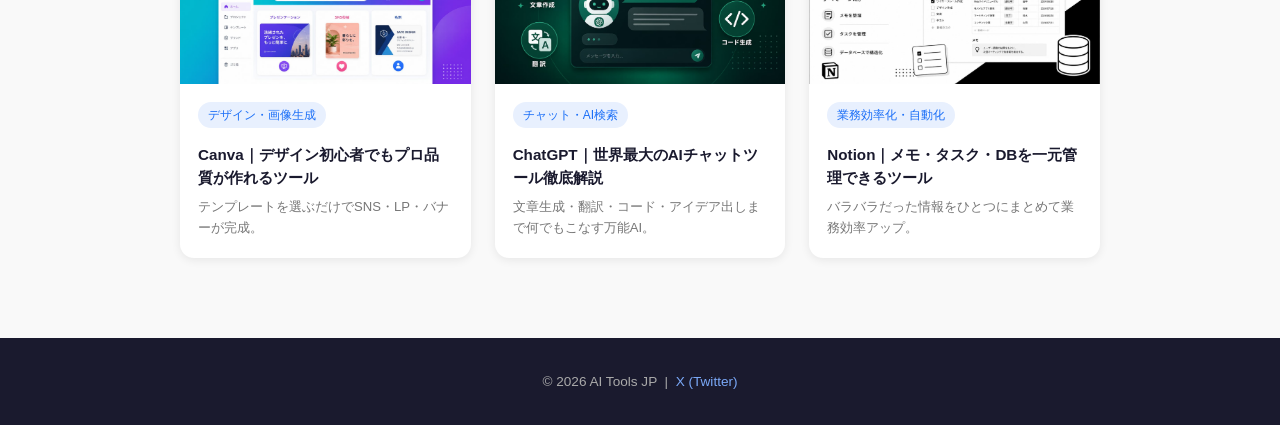
==== commit e5273e27: "cw画像を.png→.jpgに変更したため全HTMLのsrcを修正" ====
--- a/index.html
+++ b/index.html
@@ -6,7 +6,7 @@
   <meta name="description" content="仕事・副業・ビジネスに使えるAIツール・Webサービスを日本語でわかりやすく解説。使い方・料金・実際の評価を比較レビュー。">
   <meta property="og:type" content="website">
   <meta property="og:title" content="AI Tools JP | 仕事・副業に使えるツール日本語レビュー">
-  <meta property="og:description" content="仕事・副業・ビジネスに使えるAIツール・Webサービスを日本語でわかりやすく解説。使い方・料金・実際の評価を比較レビュー。">
+  <meta property="og:description" content="仕事・副業・ビジネスに使えるAIツール・Webサービスを日本語でわかりやすく解説。">
   <meta property="og:url" content="https://keji-dev-jp.github.io/ai-tools-jp/">
   <meta property="og:image" content="https://keji-dev-jp.github.io/ai-tools-jp/assets/images/hero_banner.png">
   <meta property="og:site_name" content="AI Tools JP">
@@ -29,14 +29,12 @@
 <body>
   <header id="site-header"></header>
   <nav id="site-nav" class="global-nav"></nav>
-
   <main class="container">
     <section style="margin:40px 0;">
       <img src="assets/images/hero_banner.png" alt="AI Tools JP" style="width:100%;max-height:380px;object-fit:cover;border-radius:16px;">
       <h2 style="font-size:1.6rem;margin:24px 0 8px;color:#1a1a2e;">仕事・副業に使えるツールが見つかる</h2>
       <p>AIツールからフリーランスプラットフォームまで、実際に使った正直レビューをお届けします。</p>
     </section>
-
     <section id="categories">
       <h2 class="section-title">カテゴリから探す</h2>
       <div class="category-grid">
@@ -48,17 +46,16 @@
         <div class="category-card coming-soon"><i class="fa-solid fa-film"></i>動画・音声生成<span class="coming-label">準備中</span></div>
       </div>
     </section>
-
     <section style="margin-top:60px;">
       <h2 class="section-title">最新レビュー</h2>
       <div class="review-grid">
         <a href="reviews/crowdworks-worker.html" class="review-card">
-          <img class="card-thumb" src="assets/images/reviews/cw-worker.png" alt="クラウドワークス ワーカー">
-          <div class="review-card-body"><span class="tag">副業・フリーランス</span><h3>クラウドワークスで副業を始める方法｜登録から仕事の取り方まで</h3><p>会員数443万人の国内最大クラウドソーシング。今日から副業スタートできる。</p></div>
+          <img class="card-thumb" src="assets/images/reviews/cw-worker.jpg" alt="クラウドワークス ワーカー">
+          <div class="review-card-body"><span class="tag">副業・フリーランス</span><h3>クラウドワークスで副業を始める方法</h3><p>会員数443万人の国内最大クラウドソーシング。</p></div>
         </a>
         <a href="reviews/crowdworks-client.html" class="review-card">
-          <img class="card-thumb" src="assets/images/reviews/cw-client.png" alt="クラウドワークス クライアント">
-          <div class="review-card-body"><span class="tag">副業・フリーランス</span><h3>クラウドワークスで外注する方法｜発注者登録から受発注まで完全ガイド</h3><p>発注手数料無料。デザイン・LP・ライティングを安く外注できる。</p></div>
+          <img class="card-thumb" src="assets/images/reviews/cw-client.jpg" alt="クラウドワークス クライアント">
+          <div class="review-card-body"><span class="tag">副業・フリーランス</span><h3>クラウドワークスで外注する方法</h3><p>発注手数料無料。デザイン・LPを安く外注できる。</p></div>
         </a>
         <a href="reviews/perplexity.html" class="review-card">
           <img class="card-thumb" src="assets/images/reviews/perplexity.jpg" alt="Perplexity AI">
@@ -79,7 +76,6 @@
       </div>
     </section>
   </main>
-
   <footer id="site-footer"></footer>
 </body>
 </html>
